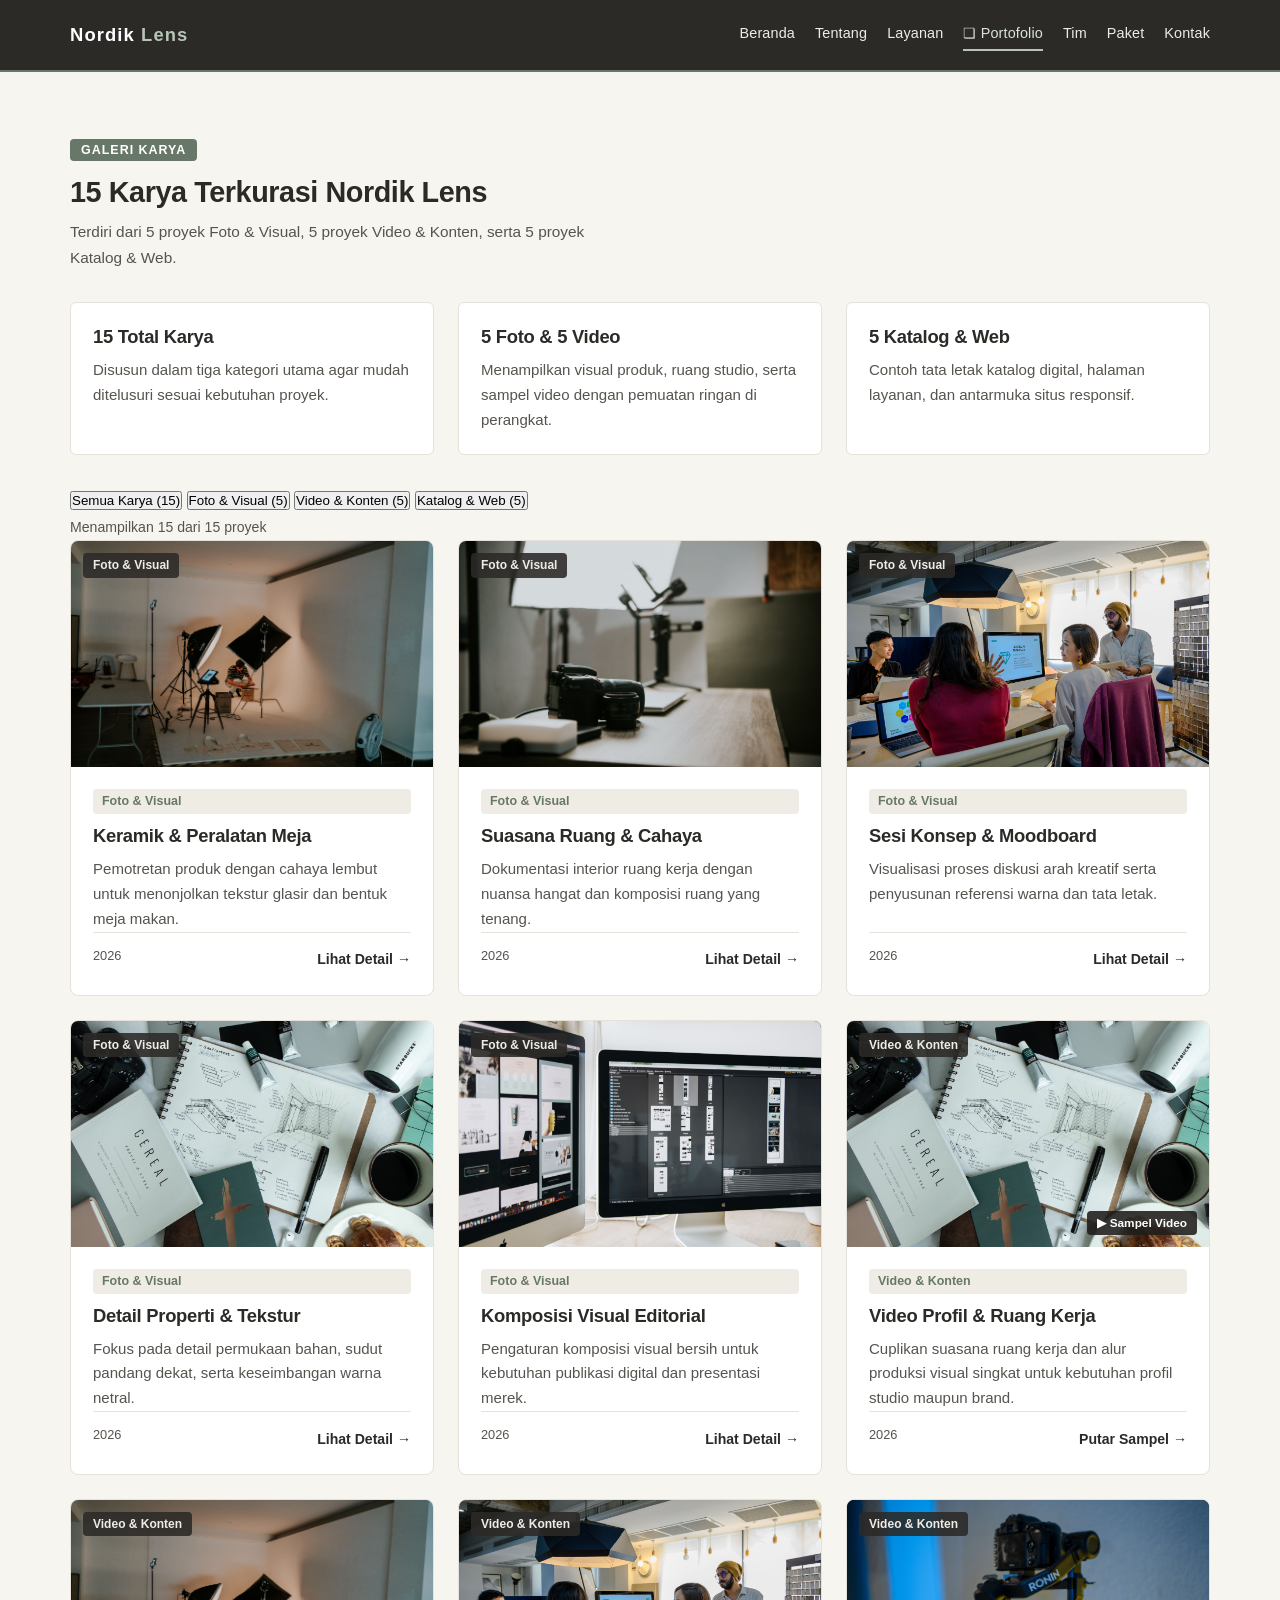
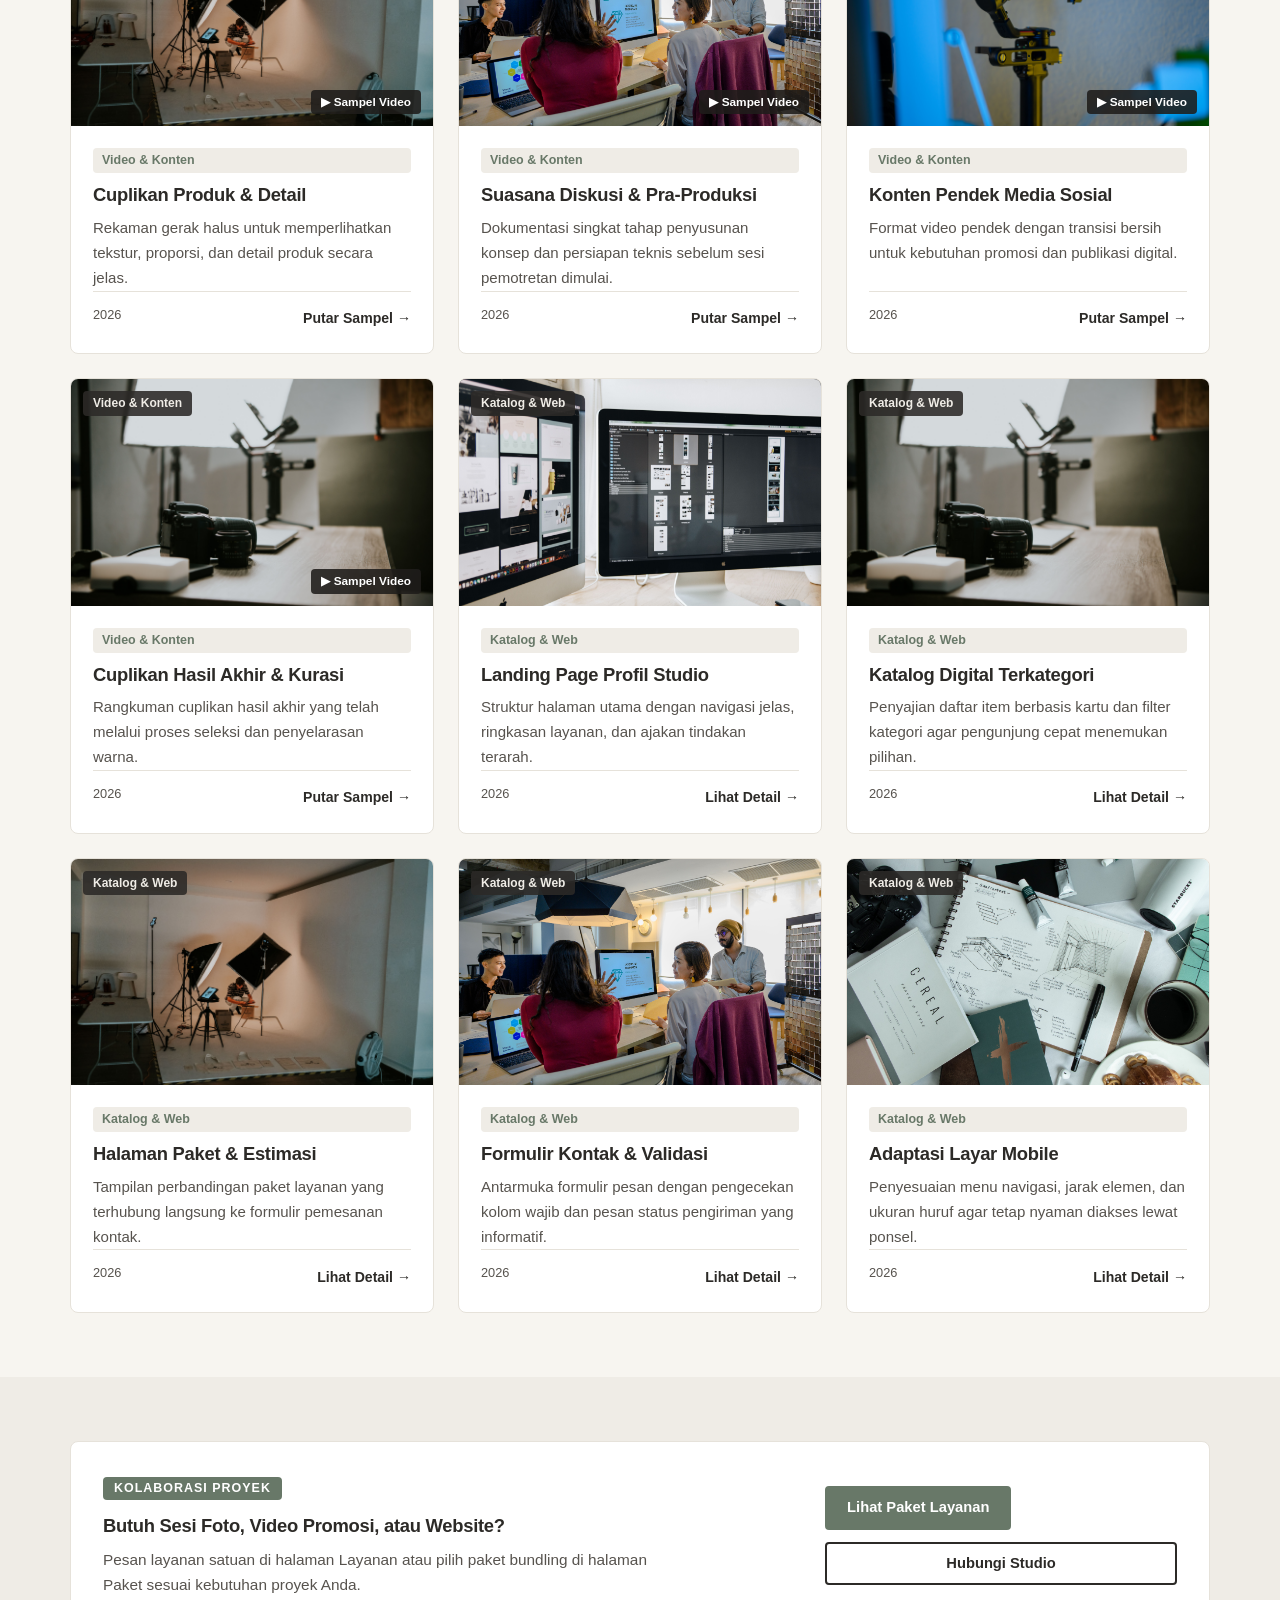
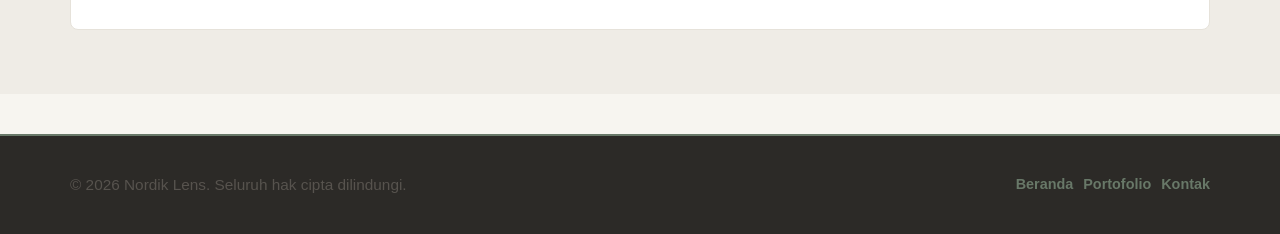
==== portofolio.html @ 751ed45a "Update portofolio.html" ====
<!DOCTYPE html>
<html lang="id">
<head>
  <meta charset="UTF-8" />
  <meta name="viewport" content="width=device-width, initial-scale=1.0" />
  <title>Portofolio - Nordik Lens</title>
  <link rel="stylesheet" href="css/ghaysan_style.css" />
</head>
<body>
  <header id="ghaysan_header">
    <div id="ghaysan_navbar" class="ghaysan_container">
      <a href="index.html" class="ghaysan_logo">
        <span>Nordik <strong>Lens</strong></span>
      </a>

      <button
        type="button"
        id="ghaysan_toggle_menu"
        class="ghaysan_btn_menu"
        aria-label="Buka atau tutup menu navigasi"
        aria-expanded="false"
        aria-controls="ghaysan_nav_list"
      >
        &#9776;
      </button>

      <nav aria-label="Navigasi Utama">
        <ul id="ghaysan_nav_list" class="ghaysan_menu">
          <li><a href="index.html" class="ghaysan_link">Beranda</a></li>
          <li><a href="tentang.html" class="ghaysan_link">Tentang</a></li>
          <li><a href="layanan.html" class="ghaysan_link">Layanan</a></li>
          <li><a href="portofolio.html" class="ghaysan_link ghaysan_link_aktif">&#10063; Portofolio</a></li>
          <li><a href="tim.html" class="ghaysan_link">Tim</a></li>
          <li><a href="paket.html" class="ghaysan_link">Paket</a></li>
          <li><a href="kontak.html" class="ghaysan_link">Kontak</a></li>
        </ul>
      </nav>
    </div>
  </header>

  <main>
    <section class="ghaysan_section">
      <div class="ghaysan_container">
        <div class="ghaysan_judul_bagian">
          <span class="ghaysan_badge">Galeri Karya</span>
          <h2>15 Karya Terkurasi Nordik Lens</h2>
          <p>
            Terdiri dari 5 proyek Foto &amp; Visual, 5 proyek Video &amp; Konten, serta 5 proyek Katalog &amp; Web.
          </p>
        </div>

        <div class="ghaysan_grid_3" style="margin-bottom: 32px;">
          <div class="ghaysan_card ghaysan_card_body">
            <h3>15 Total Karya</h3>
            <p>Disusun dalam tiga kategori utama agar mudah ditelusuri sesuai kebutuhan proyek.</p>
          </div>
          <div class="ghaysan_card ghaysan_card_body">
            <h3>5 Foto &amp; 5 Video</h3>
            <p>Menampilkan visual produk, ruang studio, serta sampel video dengan pemuatan ringan di perangkat.</p>
          </div>
          <div class="ghaysan_card ghaysan_card_body">
            <h3>5 Katalog &amp; Web</h3>
            <p>Contoh tata letak katalog digital, halaman layanan, dan antarmuka situs responsif.</p>
          </div>
        </div>

        <div class="ghaysan_porto_toolbar">
          <div class="ghaysan_filter_grup" role="group" aria-label="Filter Kategori Portofolio">
            <button type="button" class="ghaysan_btn_filter aktif" data-kategori="semua">Semua Karya (15)</button>
            <button type="button" class="ghaysan_btn_filter" data-kategori="foto">Foto &amp; Visual (5)</button>
            <button type="button" class="ghaysan_btn_filter" data-kategori="video">Video &amp; Konten (5)</button>
            <button type="button" class="ghaysan_btn_filter" data-kategori="web">Katalog &amp; Web (5)</button>
          </div>
          <span id="ghaysan_porto_counter" class="ghaysan_porto_counter">Menampilkan 15 dari 15 proyek</span>
        </div>

        <div class="ghaysan_grid_3 ghaysan_porto_grid" id="ghaysan_porto_grid">
          <!-- KATEGORI 1: FOTO & VISUAL (5 ITEM) -->
          <article class="ghaysan_card ghaysan_porto_item" data-kategori="foto">
            <div class="ghaysan_foto_frame ghaysan_porto_thumb">
              <img src="assets/img/layanan_foto.jpg" alt="Fotografi produk keramik minimalis" loading="lazy" />
              <span class="ghaysan_porto_badge_img">Foto &amp; Visual</span>
            </div>
            <div class="ghaysan_card_body ghaysan_porto_body">
              <span class="ghaysan_porto_tag">Foto &amp; Visual</span>
              <h3 style="margin-top: 10px;">Keramik &amp; Peralatan Meja</h3>
              <p class="ghaysan_porto_desc">
                Pemotretan produk dengan cahaya lembut untuk menonjolkan tekstur glasir dan bentuk meja makan.
              </p>
              <div class="ghaysan_porto_footer">
                <span class="ghaysan_porto_meta">2026</span>
                <button
                  type="button"
                  class="ghaysan_btn_detail"
                  data-tipe="gambar"
                  data-judul="Keramik &amp; Peralatan Meja"
                  data-klien="Studio Keramik Lokal"
                  data-tahun="2026"
                  data-hasil="12 Foto Katalog Resolusi Tinggi"
                  data-deskripsi="Sesi fotografi produk komersial dengan pencahayaan alami yang konsisten untuk kebutuhan katalog dan media sosial."
                  data-gambar="assets/img/layanan_foto.jpg"
                >
                  Lihat Detail &rarr;
                </button>
              </div>
            </div>
          </article>

          <article class="ghaysan_card ghaysan_porto_item" data-kategori="foto">
            <div class="ghaysan_foto_frame ghaysan_porto_thumb">
              <img src="assets/img/nordik.jpg" alt="Suasana ruang kerja dan pencahayaan hangat" loading="lazy" />
              <span class="ghaysan_porto_badge_img">Foto &amp; Visual</span>
            </div>
            <div class="ghaysan_card_body ghaysan_porto_body">
              <span class="ghaysan_porto_tag">Foto &amp; Visual</span>
              <h3 style="margin-top: 10px;">Suasana Ruang &amp; Cahaya</h3>
              <p class="ghaysan_porto_desc">
                Dokumentasi interior ruang kerja dengan nuansa hangat dan komposisi ruang yang tenang.
              </p>
              <div class="ghaysan_porto_footer">
                <span class="ghaysan_porto_meta">2026</span>
                <button
                  type="button"
                  class="ghaysan_btn_detail"
                  data-tipe="gambar"
                  data-judul="Suasana Ruang &amp; Cahaya"
                  data-klien="Nordik Lens Studio"
                  data-tahun="2026"
                  data-hasil="8 Foto Editorial Ruang"
                  data-deskripsi="Menangkap atmosfer ruang kerja dan permainan cahaya sore untuk profil studio dan presentasi klien."
                  data-gambar="assets/img/nordik.jpg"
                >
                  Lihat Detail &rarr;
                </button>
              </div>
            </div>
          </article>

          <article class="ghaysan_card ghaysan_porto_item" data-kategori="foto">
            <div class="ghaysan_foto_frame ghaysan_porto_thumb">
              <img src="assets/img/tentang_studio2.jpg" alt="Sesi diskusi dan penataan konsep visual" loading="lazy" />
              <span class="ghaysan_porto_badge_img">Foto &amp; Visual</span>
            </div>
            <div class="ghaysan_card_body ghaysan_porto_body">
              <span class="ghaysan_porto_tag">Foto &amp; Visual</span>
              <h3 style="margin-top: 10px;">Sesi Konsep &amp; Moodboard</h3>
              <p class="ghaysan_porto_desc">
                Visualisasi proses diskusi arah kreatif serta penyusunan referensi warna dan tata letak.
              </p>
              <div class="ghaysan_porto_footer">
                <span class="ghaysan_porto_meta">2026</span>
                <button
                  type="button"
                  class="ghaysan_btn_detail"
                  data-tipe="gambar"
                  data-judul="Sesi Konsep &amp; Moodboard"
                  data-klien="Dokumentasi Internal"
                  data-tahun="2026"
                  data-hasil="6 Foto Dokumentasi Proses"
                  data-deskripsi="Menggambarkan alur kolaborasi awal antara perancang visual dan kebutuhan proyek klien."
                  data-gambar="assets/img/tentang_studio2.jpg"
                >
                  Lihat Detail &rarr;
                </button>
              </div>
            </div>
          </article>

          <article class="ghaysan_card ghaysan_porto_item" data-kategori="foto">
            <div class="ghaysan_foto_frame ghaysan_porto_thumb">
              <img src="assets/img/highlight_studio2.jpg" alt="Penataan properti dan detail visual studio" loading="lazy" />
              <span class="ghaysan_porto_badge_img">Foto &amp; Visual</span>
            </div>
            <div class="ghaysan_card_body ghaysan_porto_body">
              <span class="ghaysan_porto_tag">Foto &amp; Visual</span>
              <h3 style="margin-top: 10px;">Detail Properti &amp; Tekstur</h3>
              <p class="ghaysan_porto_desc">
                Fokus pada detail permukaan bahan, sudut pandang dekat, serta keseimbangan warna netral.
              </p>
              <div class="ghaysan_porto_footer">
                <span class="ghaysan_porto_meta">2026</span>
                <button
                  type="button"
                  class="ghaysan_btn_detail"
                  data-tipe="gambar"
                  data-judul="Detail Properti &amp; Tekstur"
                  data-klien="Brand Gaya Hidup"
                  data-tahun="2026"
                  data-hasil="10 Foto Close-Up Produk"
                  data-deskripsi="Menonjolkan karakter material produk secara jujur dan bersih untuk halaman katalog maupun promosi."
                  data-gambar="assets/img/highlight_studio2.jpg"
                >
                  Lihat Detail &rarr;
                </button>
              </div>
            </div>
          </article>

          <article class="ghaysan_card ghaysan_porto_item" data-kategori="foto">
            <div class="ghaysan_foto_frame ghaysan_porto_thumb">
              <img src="assets/img/layanan_web.jpg" alt="Pratinjau tata letak visual pada layar" loading="lazy" />
              <span class="ghaysan_porto_badge_img">Foto &amp; Visual</span>
            </div>
            <div class="ghaysan_card_body ghaysan_porto_body">
              <span class="ghaysan_porto_tag">Foto &amp; Visual</span>
              <h3 style="margin-top: 10px;">Komposisi Visual Editorial</h3>
              <p class="ghaysan_porto_desc">
                Pengaturan komposisi visual bersih untuk kebutuhan publikasi digital dan presentasi merek.
              </p>
              <div class="ghaysan_porto_footer">
                <span class="ghaysan_porto_meta">2026</span>
                <button
                  type="button"
                  class="ghaysan_btn_detail"
                  data-tipe="gambar"
                  data-judul="Komposisi Visual Editorial"
                  data-klien="Proyek Editorial"
                  data-tahun="2026"
                  data-hasil="8 Foto Publikasi"
                  data-deskripsi="Disusun dengan proporsi ruang kosong yang nyaman dipandang pada berbagai kanal digital."
                  data-gambar="assets/img/layanan_web.jpg"
                >
                  Lihat Detail &rarr;
                </button>
              </div>
            </div>
          </article>

          <!-- KATEGORI 2: VIDEO & KONTEN (5 ITEM) -->
          <article class="ghaysan_card ghaysan_porto_item" data-kategori="video">
            <div class="ghaysan_foto_frame ghaysan_porto_thumb">
              <img src="assets/img/highlight_studio2.jpg" alt="Cuplikan Video Profil & Ruang Kerja" loading="lazy" />
              <span class="ghaysan_porto_badge_img">Video &amp; Konten</span>
              <span class="ghaysan_porto_durasi">&#9654; Sampel Video</span>
            </div>
            <div class="ghaysan_card_body ghaysan_porto_body">
              <span class="ghaysan_porto_tag">Video &amp; Konten</span>
              <h3 style="margin-top: 10px;">Video Profil &amp; Ruang Kerja</h3>
              <p class="ghaysan_porto_desc">
                Cuplikan suasana ruang kerja dan alur produksi visual singkat untuk kebutuhan profil studio maupun brand.
              </p>
              <div class="ghaysan_porto_footer">
                <span class="ghaysan_porto_meta">2026</span>
                <button
                  type="button"
                  class="ghaysan_btn_detail"
                  data-tipe="video"
                  data-judul="Video Profil &amp; Ruang Kerja"
                  data-klien="Nordik Lens Internal"
                  data-tahun="2026"
                  data-hasil="Sampel Video MP4"
                  data-deskripsi="Cuplikan visual suasana studio dengan pencahayaan tenang dan komposisi rapi."
                  data-video="assets/img/video/sample_profil.mp4"
                  data-gambar="assets/img/highlight_studio2.jpg"
                >
                  Putar Sampel &rarr;
                </button>
              </div>
            </div>
          </article>

          <article class="ghaysan_card ghaysan_porto_item" data-kategori="video">
            <div class="ghaysan_foto_frame ghaysan_porto_thumb">
              <img src="assets/img/layanan_foto.jpg" alt="Cuplikan Produk & Detail" loading="lazy" />
              <span class="ghaysan_porto_badge_img">Video &amp; Konten</span>
              <span class="ghaysan_porto_durasi">&#9654; Sampel Video</span>
            </div>
            <div class="ghaysan_card_body ghaysan_porto_body">
              <span class="ghaysan_porto_tag">Video &amp; Konten</span>
              <h3 style="margin-top: 10px;">Cuplikan Produk &amp; Detail</h3>
              <p class="ghaysan_porto_desc">
                Rekaman gerak halus untuk memperlihatkan tekstur, proporsi, dan detail produk secara jelas.
              </p>
              <div class="ghaysan_porto_footer">
                <span class="ghaysan_porto_meta">2026</span>
                <button
                  type="button"
                  class="ghaysan_btn_detail"
                  data-tipe="video"
                  data-judul="Cuplikan Produk &amp; Detail"
                  data-klien="Katalog Visual Produk"
                  data-tahun="2026"
                  data-hasil="Sampel Video MP4"
                  data-deskripsi="Fokus pada pergerakan kamera yang stabil dan pencahayaan terkontrol untuk detail produk."
                  data-video="assets/img/video/sample_produk.mp4"
                  data-gambar="assets/img/layanan_foto.jpg"
                >
                  Putar Sampel &rarr;
                </button>
              </div>
            </div>
          </article>

          <article class="ghaysan_card ghaysan_porto_item" data-kategori="video">
            <div class="ghaysan_foto_frame ghaysan_porto_thumb">
              <img src="assets/img/tentang_studio2.jpg" alt="Suasana Diskusi & Pra-Produksi" loading="lazy" />
              <span class="ghaysan_porto_badge_img">Video &amp; Konten</span>
              <span class="ghaysan_porto_durasi">&#9654; Sampel Video</span>
            </div>
            <div class="ghaysan_card_body ghaysan_porto_body">
              <span class="ghaysan_porto_tag">Video &amp; Konten</span>
              <h3 style="margin-top: 10px;">Suasana Diskusi &amp; Pra-Produksi</h3>
              <p class="ghaysan_porto_desc">
                Dokumentasi singkat tahap penyusunan konsep dan persiapan teknis sebelum sesi pemotretan dimulai.
              </p>
              <div class="ghaysan_porto_footer">
                <span class="ghaysan_porto_meta">2026</span>
                <button
                  type="button"
                  class="ghaysan_btn_detail"
                  data-tipe="video"
                  data-judul="Suasana Diskusi &amp; Pra-Produksi"
                  data-klien="Alur Produksi Studio"
                  data-tahun="2026"
                  data-hasil="Sampel Video MP4"
                  data-deskripsi="Menampilkan proses diskusi singkat dan penataan arah visual sebelum produksi berjalan."
                  data-video="assets/img/video/sample_diskusi.mp4"
                  data-gambar="assets/img/tentang_studio2.jpg"
                >
                  Putar Sampel &rarr;
                </button>
              </div>
            </div>
          </article>

          <article class="ghaysan_card ghaysan_porto_item" data-kategori="video">
            <div class="ghaysan_foto_frame ghaysan_porto_thumb">
              <img src="assets/img/layanan_video.jpg" alt="Konten Pendek Media Sosial" loading="lazy" />
              <span class="ghaysan_porto_badge_img">Video &amp; Konten</span>
              <span class="ghaysan_porto_durasi">&#9654; Sampel Video</span>
            </div>
            <div class="ghaysan_card_body ghaysan_porto_body">
              <span class="ghaysan_porto_tag">Video &amp; Konten</span>
              <h3 style="margin-top: 10px;">Konten Pendek Media Sosial</h3>
              <p class="ghaysan_porto_desc">
                Format video pendek dengan transisi bersih untuk kebutuhan promosi dan publikasi digital.
              </p>
              <div class="ghaysan_porto_footer">
                <span class="ghaysan_porto_meta">2026</span>
                <button
                  type="button"
                  class="ghaysan_btn_detail"
                  data-tipe="video"
                  data-judul="Konten Pendek Media Sosial"
                  data-klien="Kampanye Konten Digital"
                  data-tahun="2026"
                  data-hasil="Sampel Video MP4"
                  data-deskripsi="Dirancang agar tetap nyaman ditonton di layar ponsel maupun desktop dengan ritme visual terjaga."
                  data-video="assets/img/video/sample_sosmed.mp4"
                  data-gambar="assets/img/layanan_video.jpg"
                >
                  Putar Sampel &rarr;
                </button>
              </div>
            </div>
          </article>

          <article class="ghaysan_card ghaysan_porto_item" data-kategori="video">
            <div class="ghaysan_foto_frame ghaysan_porto_thumb">
              <img src="assets/img/nordik.jpg" alt="Cuplikan Hasil Akhir & Kurasi" loading="lazy" />
              <span class="ghaysan_porto_badge_img">Video &amp; Konten</span>
              <span class="ghaysan_porto_durasi">&#9654; Sampel Video</span>
            </div>
            <div class="ghaysan_card_body ghaysan_porto_body">
              <span class="ghaysan_porto_tag">Video &amp; Konten</span>
              <h3 style="margin-top: 10px;">Cuplikan Hasil Akhir &amp; Kurasi</h3>
              <p class="ghaysan_porto_desc">
                Rangkuman cuplikan hasil akhir yang telah melalui proses seleksi dan penyelarasan warna.
              </p>
              <div class="ghaysan_porto_footer">
                <span class="ghaysan_porto_meta">2026</span>
                <button
                  type="button"
                  class="ghaysan_btn_detail"
                  data-tipe="video"
                  data-judul="Cuplikan Hasil Akhir &amp; Kurasi"
                  data-klien="Arsip Kurasi Nordik Lens"
                  data-tahun="2026"
                  data-hasil="Sampel Video MP4"
                  data-deskripsi="Menunjukkan tahap kurasi akhir sebelum materi diserahkan untuk kebutuhan publikasi klien."
                  data-video="assets/img/video/sample_kurasi.mp4"
                  data-gambar="assets/img/nordik.jpg"
                >
                  Putar Sampel &rarr;
                </button>
              </div>
            </div>
          </article>

          <!-- KATEGORI 3: KATALOG & WEB (5 ITEM) -->
          <article class="ghaysan_card ghaysan_porto_item" data-kategori="web">
            <div class="ghaysan_foto_frame ghaysan_porto_thumb">
              <img src="assets/img/layanan_web.jpg" alt="Rancangan halaman profil dan katalog web" loading="lazy" />
              <span class="ghaysan_porto_badge_img">Katalog &amp; Web</span>
            </div>
            <div class="ghaysan_card_body ghaysan_porto_body">
              <span class="ghaysan_porto_tag">Katalog &amp; Web</span>
              <h3 style="margin-top: 10px;">Landing Page Profil Studio</h3>
              <p class="ghaysan_porto_desc">
                Struktur halaman utama dengan navigasi jelas, ringkasan layanan, dan ajakan tindakan terarah.
              </p>
              <div class="ghaysan_porto_footer">
                <span class="ghaysan_porto_meta">2026</span>
                <button
                  type="button"
                  class="ghaysan_btn_detail"
                  data-tipe="gambar"
                  data-judul="Landing Page Profil Studio"
                  data-klien="Proyek Web Responsif"
                  data-tahun="2026"
                  data-hasil="HTML5, CSS3 &amp; JavaScript"
                  data-deskripsi="Tata letak halaman utama yang menyesuaikan lebar layar desktop, tablet, dan ponsel."
                  data-gambar="assets/img/layanan_web.jpg"
                >
                  Lihat Detail &rarr;
                </button>
              </div>
            </div>
          </article>

          <article class="ghaysan_card ghaysan_porto_item" data-kategori="web">
            <div class="ghaysan_foto_frame ghaysan_porto_thumb">
              <img src="assets/img/nordik.jpg" alt="Katalog digital berbasis grid responsif" loading="lazy" />
              <span class="ghaysan_porto_badge_img">Katalog &amp; Web</span>
            </div>
            <div class="ghaysan_card_body ghaysan_porto_body">
              <span class="ghaysan_porto_tag">Katalog &amp; Web</span>
              <h3 style="margin-top: 10px;">Katalog Digital Terkategori</h3>
              <p class="ghaysan_porto_desc">
                Penyajian daftar item berbasis kartu dan filter kategori agar pengunjung cepat menemukan pilihan.
              </p>
              <div class="ghaysan_porto_footer">
                <span class="ghaysan_porto_meta">2026</span>
                <button
                  type="button"
                  class="ghaysan_btn_detail"
                  data-tipe="gambar"
                  data-judul="Katalog Digital Terkategori"
                  data-klien="Katalog Produk Web"
                  data-tahun="2026"
                  data-hasil="Filter Interaktif &amp; Grid"
                  data-deskripsi="Mempermudah penyaringan item berdasarkan kategori tertentu tanpa memuat ulang halaman."
                  data-gambar="assets/img/nordik.jpg"
                >
                  Lihat Detail &rarr;
                </button>
              </div>
            </div>
          </article>

          <article class="ghaysan_card ghaysan_porto_item" data-kategori="web">
            <div class="ghaysan_foto_frame ghaysan_porto_thumb">
              <img src="assets/img/layanan_foto.jpg" alt="Halaman daftar paket dan perbandingan layanan" loading="lazy" />
              <span class="ghaysan_porto_badge_img">Katalog &amp; Web</span>
            </div>
            <div class="ghaysan_card_body ghaysan_porto_body">
              <span class="ghaysan_porto_tag">Katalog &amp; Web</span>
              <h3 style="margin-top: 10px;">Halaman Paket &amp; Estimasi</h3>
              <p class="ghaysan_porto_desc">
                Tampilan perbandingan paket layanan yang terhubung langsung ke formulir pemesanan kontak.
              </p>
              <div class="ghaysan_porto_footer">
                <span class="ghaysan_porto_meta">2026</span>
                <button
                  type="button"
                  class="ghaysan_btn_detail"
                  data-tipe="gambar"
                  data-judul="Halaman Paket &amp; Estimasi"
                  data-klien="Sistem Penawaran Web"
                  data-tahun="2026"
                  data-hasil="Integrasi Parameter URL"
                  data-deskripsi="Setiap tombol paket meneruskan pilihan ke halaman kontak agar pengisian pesan lebih ringkas."
                  data-gambar="assets/img/layanan_foto.jpg"
                >
                  Lihat Detail &rarr;
                </button>
              </div>
            </div>
          </article>

          <article class="ghaysan_card ghaysan_porto_item" data-kategori="web">
            <div class="ghaysan_foto_frame ghaysan_porto_thumb">
              <img src="assets/img/tentang_studio2.jpg" alt="Formulir kontak dengan validasi input" loading="lazy" />
              <span class="ghaysan_porto_badge_img">Katalog &amp; Web</span>
            </div>
            <div class="ghaysan_card_body ghaysan_porto_body">
              <span class="ghaysan_porto_tag">Katalog &amp; Web</span>
              <h3 style="margin-top: 10px;">Formulir Kontak &amp; Validasi</h3>
              <p class="ghaysan_porto_desc">
                Antarmuka formulir pesan dengan pengecekan kolom wajib dan pesan status pengiriman yang informatif.
              </p>
              <div class="ghaysan_porto_footer">
                <span class="ghaysan_porto_meta">2026</span>
                <button
                  type="button"
                  class="ghaysan_btn_detail"
                  data-tipe="gambar"
                  data-judul="Formulir Kontak &amp; Validasi"
                  data-klien="Halaman Kontak Nordik Lens"
                  data-tahun="2026"
                  data-hasil="Validasi Form JavaScript"
                  data-deskripsi="Membantu pengguna memastikan seluruh informasi penting terisi sebelum formulir dikirim."
                  data-gambar="assets/img/tentang_studio2.jpg"
                >
                  Lihat Detail &rarr;
                </button>
              </div>
            </div>
          </article>

          <article class="ghaysan_card ghaysan_porto_item" data-kategori="web">
            <div class="ghaysan_foto_frame ghaysan_porto_thumb">
              <img src="assets/img/highlight_studio2.jpg" alt="Tampilan antarmuka responsif di layar ponsel" loading="lazy" />
              <span class="ghaysan_porto_badge_img">Katalog &amp; Web</span>
            </div>
            <div class="ghaysan_card_body ghaysan_porto_body">
              <span class="ghaysan_porto_tag">Katalog &amp; Web</span>
              <h3 style="margin-top: 10px;">Adaptasi Layar Mobile</h3>
              <p class="ghaysan_porto_desc">
                Penyesuaian menu navigasi, jarak elemen, dan ukuran huruf agar tetap nyaman diakses lewat ponsel.
              </p>
              <div class="ghaysan_porto_footer">
                <span class="ghaysan_porto_meta">2026</span>
                <button
                  type="button"
                  class="ghaysan_btn_detail"
                  data-tipe="gambar"
                  data-judul="Adaptasi Layar Mobile"
                  data-klien="Pengujian Responsif Web"
                  data-tahun="2026"
                  data-hasil="Media Query &amp; Mobile Menu"
                  data-deskripsi="Mengatur ulang susunan grid menjadi satu kolom pada layar kecil dengan tombol menu yang mudah dijangkau."
                  data-gambar="assets/img/highlight_studio2.jpg"
                >
                  Lihat Detail &rarr;
                </button>
              </div>
            </div>
          </article>
        </div>
      </div>
    </section>

    <section class="ghaysan_section ghaysan_section_abu">
      <div class="ghaysan_container">
        <div class="ghaysan_porto_cta">
          <div>
            <span class="ghaysan_badge">Kolaborasi Proyek</span>
            <h3>Butuh Sesi Foto, Video Promosi, atau Website?</h3>
            <p>
              Pesan layanan satuan di halaman Layanan atau pilih paket bundling di halaman Paket sesuai kebutuhan proyek Anda.
            </p>
          </div>
          <div class="ghaysan_btn_grup">
            <a href="paket.html" class="ghaysan_btn_utama">Lihat Paket Layanan</a>
            <a href="kontak.html" class="ghaysan_btn_sekunder ghaysan_btn_gelap">Hubungi Studio</a>
          </div>
        </div>
      </div>
    </section>
  </main>

  <footer id="ghaysan_footer">
    <div class="ghaysan_container ghaysan_footer_isi">
      <p>&copy; 2026 Nordik Lens. Seluruh hak cipta dilindungi.</p>
      <div class="ghaysan_kontak_tautan">
        <a href="index.html">Beranda</a>
        <a href="portofolio.html">Portofolio</a>
        <a href="kontak.html">Kontak</a>
      </div>
    </div>
  </footer>

  <!-- MODAL PREVIEW PORTOFOLIO -->
  <div class="ghaysan_modal" id="ghaysan_modal_porto" aria-hidden="true">
    <div class="ghaysan_modal_dialog" role="dialog" aria-modal="true" aria-labelledby="ghaysan_modal_judul">
      <button type="button" class="ghaysan_modal_tutup" data-tutup-modal aria-label="Tutup pratinjau">&times;</button>

      <div class="ghaysan_modal_foto">
        <img id="ghaysan_modal_img" src="" alt="" style="display: none;" />
        <video
          id="ghaysan_modal_video"
          controls
          playsinline
          preload="none"
          style="display: none;"
        ></video>
      </div>

      <div class="ghaysan_modal_konten">
        <h3 id="ghaysan_modal_judul"></h3>
        <div class="ghaysan_modal_info">
          <span><strong>Klien:</strong> <span id="ghaysan_modal_klien"></span></span>
          <span><strong>Tahun:</strong> <span id="ghaysan_modal_tahun"></span></span>
          <span><strong>Hasil:</strong> <span id="ghaysan_modal_hasil"></span></span>
        </div>
        <p id="ghaysan_modal_deskripsi" class="ghaysan_modal_deskripsi"></p>
        <div class="ghaysan_modal_aksi">
          <button type="button" class="ghaysan_btn_sekunder ghaysan_btn_gelap" data-tutup-modal>Tutup</button>
        </div>
      </div>
    </div>
  </div>

  <script src="js/ghaysan_script.js"></script>
</body>
</html>
---- css/ghaysan_style.css ----
:root {
  --ghaysan-utama: #2C2A27;
  --ghaysan-utama-gelap: #1F1D1B;
  --ghaysan-aksen: #687868;
  --ghaysan-aksen-hover: #556455;
  --ghaysan-teks-aksen: #FFFFFF;
  --ghaysan-putih: #FFFFFF;
  --ghaysan-latar: #F7F5F0;
  --ghaysan-abu-teks: #57534E;
  --ghaysan-garis: #E6E2DA;
}

* {
  box-sizing: border-box;
  margin: 0;
  padding: 0;
}

body {
  font-family: "Segoe UI", Roboto, "Helvetica Neue", Arial, sans-serif;
  font-size: 16px;
  background-color: var(--ghaysan-latar);
  color: var(--ghaysan-utama);
  line-height: 1.65;
  -webkit-font-smoothing: antialiased;
}

h1, h2, h3, h4 {
  color: var(--ghaysan-utama);
  font-weight: 700;
  letter-spacing: -0.015em;
  line-height: 1.25;
}

h2 {
  font-size: 1.8rem;
  margin-bottom: 10px;
}

h3 {
  font-size: 1.15rem;
  line-height: 1.35;
  margin-bottom: 8px;
}

p {
  color: var(--ghaysan-abu-teks);
  font-size: 0.96rem;
  line-height: 1.65;
  max-width: 65ch;
}

img {
  display: block;
  max-width: 100%;
  height: auto;
}

a {
  color: inherit;
  text-decoration: none;
}

.ghaysan_container {
  width: 90%;
  max-width: 1140px;
  margin: 0 auto;
}

/* Header & Navigasi */
#ghaysan_header {
  background-color: var(--ghaysan-utama);
  color: var(--ghaysan-putih);
  position: sticky;
  top: 0;
  z-index: 100;
  border-bottom: 2px solid var(--ghaysan-aksen);
}

#ghaysan_navbar {
  display: flex;
  align-items: center;
  justify-content: space-between;
  min-height: 70px;
  padding: 10px 0;
  gap: 20px;
}

.ghaysan_logo {
  display: inline-flex;
  align-items: center;
  gap: 10px;
  font-size: 1.15rem;
  font-weight: 700;
  letter-spacing: 0.06em;
  line-height: 1;
  color: var(--ghaysan-putih);
  flex-shrink: 0;
}

.ghaysan_logo_img {
  width: 38px;
  height: 38px;
  border-radius: 50%;
  object-fit: cover;
  background-color: var(--ghaysan-latar);
  border: 1.5px solid #B7C4B7;
  flex-shrink: 0;
}

.ghaysan_logo span strong {
  color: #B7C4B7;
  font-weight: 700;
}

.ghaysan_menu {
  list-style: none;
  display: flex;
  align-items: center;
  gap: 20px;
}

.ghaysan_link {
  display: inline-flex;
  align-items: center;
  gap: 6px;
  font-size: 0.9rem;
  font-weight: 500;
  letter-spacing: 0.01em;
  line-height: 1.2;
  color: #EFECE6;
  padding: 6px 0;
  border-bottom: 2px solid transparent;
  transition: color 0.2s ease, border-color 0.2s ease;
  white-space: nowrap;
}

.ghaysan_link:hover,
.ghaysan_link_aktif {
  color: #DCE4DC;
  border-bottom-color: #B7C4B7;
}

.nav-icon {
  font-size: 1rem;
  color: #B7C4B7;
  line-height: 1;
  transition: color 0.2s ease;
}

.ghaysan_link:hover .nav-icon,
.ghaysan_link_aktif .nav-icon {
  color: #DCE4DC;
}

#ghaysan_toggle_menu {
  display: none;
  background-color: var(--ghaysan-aksen);
  color: var(--ghaysan-teks-aksen);
  border: none;
  border-radius: 4px;
  padding: 8px 12px;
  font-size: 1.1rem;
  font-weight: 700;
  line-height: 1;
  cursor: pointer;
}

/* Hero Section */
#ghaysan_hero {
  position: relative;
  min-height: 460px;
  display: flex;
  align-items: center;
  overflow: hidden;
  background-color: var(--ghaysan-utama-gelap);
}

.ghaysan_hero_img {
  position: absolute;
  inset: 0;
  width: 100%;
  height: 100%;
  object-fit: cover;
  opacity: 0.34;
}

.ghaysan_hero_isi {
  position: relative;
  z-index: 2;
  color: var(--ghaysan-putih);
  padding: 64px 0;
  max-width: 620px;
}

.ghaysan_hero_isi .ghaysan_badge {
  font-size: 0.75rem;
  letter-spacing: 0.12em;
  padding: 6px 12px;
  margin-bottom: 16px;
}

.ghaysan_hero_judul {
  font-size: 2.35rem;
  font-weight: 700;
  line-height: 1.18;
  letter-spacing: -0.02em;
  color: var(--ghaysan-putih);
  margin-bottom: 16px;
}

.ghaysan_hero_teks {
  font-size: 0.98rem;
  font-weight: 400;
  line-height: 1.65;
  color: #EFECE6;
  max-width: 56ch;
  margin-bottom: 28px;
}

.ghaysan_hero_isi .ghaysan_btn_grup {
  align-items: center;
}

.ghaysan_hero_isi .ghaysan_btn_utama,
.ghaysan_hero_isi .ghaysan_btn_sekunder {
  padding: 12px 22px;
  border-radius: 5px;
}

/* Badge & Tombol */
.ghaysan_badge {
  display: inline-block;
  background-color: var(--ghaysan-aksen);
  color: var(--ghaysan-teks-aksen);
  font-size: 0.78rem;
  font-weight: 700;
  text-transform: uppercase;
  letter-spacing: 0.08em;
  line-height: 1;
  padding: 5px 11px;
  border-radius: 4px;
  margin-bottom: 14px;
}

.ghaysan_btn_grup {
  display: flex;
  flex-wrap: wrap;
  gap: 12px;
}

.ghaysan_btn_utama {
  display: inline-block;
  background-color: var(--ghaysan-aksen);
  color: var(--ghaysan-teks-aksen);
  font-size: 0.92rem;
  font-weight: 600;
  line-height: 1.2;
  padding: 11px 20px;
  border-radius: 4px;
  border: 2px solid var(--ghaysan-aksen);
  cursor: pointer;
  transition: background-color 0.2s ease, border-color 0.2s ease;
}

.ghaysan_btn_utama:hover {
  background-color: var(--ghaysan-aksen-hover);
  border-color: var(--ghaysan-aksen-hover);
}

.ghaysan_btn_sekunder {
  display: inline-block;
  background-color: transparent;
  color: #EFECE6;
  font-size: 0.92rem;
  font-weight: 600;
  line-height: 1.2;
  padding: 11px 20px;
  border-radius: 4px;
  border: 2px solid #D6D1C7;
  cursor: pointer;
  transition: background-color 0.2s ease, color 0.2s ease;
}

.ghaysan_btn_sekunder:hover {
  background-color: var(--ghaysan-putih);
  color: var(--ghaysan-utama);
}

a.ghaysan_btn_sekunder.ghaysan_btn_gelap {
  display: block;
  width: 100%;
  text-align: center;
  background-color: transparent;
  color: var(--ghaysan-utama);
  border: 2px solid var(--ghaysan-utama);
  font-weight: 600;
}

a.ghaysan_btn_sekunder.ghaysan_btn_gelap:hover {
  background-color: var(--ghaysan-utama);
  color: var(--ghaysan-putih);
}

a.ghaysan_btn_utama.ghaysan_btn_penuh {
  display: block;
  width: 100%;
  text-align: center;
}

/* Section & Grid */
.ghaysan_section {
  padding: 64px 0;
}

.ghaysan_section_abu {
  background-color: #EFECE6;
}

.ghaysan_judul_bagian {
  margin-bottom: 32px;
}

.ghaysan_judul_bagian h2 {
  font-size: 1.8rem;
  color: var(--ghaysan-utama);
  margin-bottom: 8px;
}

.ghaysan_judul_bagian p {
  color: var(--ghaysan-abu-teks);
  max-width: 64ch;
}

.ghaysan_grid_2 {
  display: grid;
  grid-template-columns: repeat(2, 1fr);
  gap: 28px;
  align-items: center;
}

.ghaysan_grid_3 {
  display: grid;
  grid-template-columns: repeat(3, 1fr);
  gap: 24px;
}

/* Kartu & Foto Seragam */
.ghaysan_card {
  background-color: var(--ghaysan-putih);
  border: 1px solid var(--ghaysan-garis);
  border-radius: 6px;
  overflow: hidden;
  display: flex;
  flex-direction: column;
}

.ghaysan_foto_frame {
  width: 100%;
  aspect-ratio: 16 / 10;
  overflow: hidden;
  background-color: var(--ghaysan-utama-gelap);
}

.ghaysan_foto_frame img {
  width: 100%;
  height: 100%;
  object-fit: cover;
}

.ghaysan_card_body {
  padding: 22px;
  flex: 1;
}

.ghaysan_card_body h3 {
  font-size: 1.15rem;
  color: var(--ghaysan-utama);
  margin-bottom: 8px;
}

.ghaysan_card_body p {
  color: var(--ghaysan-abu-teks);
  font-size: 0.94rem;
  line-height: 1.65;
}

/* Halaman Tim */
.ghaysan_tim_grid {
  align-items: stretch;
}

.ghaysan_tim_card {
  border-radius: 8px;
}

.ghaysan_tim_body {
  display: flex;
  flex-direction: column;
}

.ghaysan_tim_peran {
  display: inline-block;
  align-self: flex-start;
  font-size: 0.75rem;
  font-weight: 700;
  text-transform: uppercase;
  letter-spacing: 0.07em;
  line-height: 1;
  padding: 5px 10px;
  border-radius: 999px;
  background-color: #EFECE6;
  color: var(--ghaysan-aksen);
  margin-bottom: 10px;
}

.ghaysan_tim_body h3 {
  font-size: 1.18rem;
  margin-bottom: 8px;
}

.ghaysan_tim_meta {
  margin-top: auto;
  padding-top: 14px;
  border-top: 1px solid var(--ghaysan-garis);
  font-size: 0.82rem;
  font-weight: 600;
  color: var(--ghaysan-abu-teks);
}

/* Filter & Tabel */
.ghaysan_filter_bar {
  display: flex;
  flex-wrap: wrap;
  gap: 10px;
  margin-bottom: 24px;
}

.ghaysan_filter_btn {
  padding: 8px 16px;
  border-radius: 4px;
  border: 1px solid #C8C2B8;
  background-color: var(--ghaysan-putih);
  color: var(--ghaysan-utama);
  font-family: inherit;
  font-size: 0.9rem;
  font-weight: 600;
  line-height: 1.2;
  cursor: pointer;
  transition: background-color 0.2s ease, color 0.2s ease, border-color 0.2s ease;
}

.ghaysan_filter_aktif {
  background-color: var(--ghaysan-aksen);
  border-color: var(--ghaysan-aksen);
  color: var(--ghaysan-teks-aksen);
}

.ghaysan_tabel_wrap {
  overflow-x: auto;
}

.ghaysan_tabel {
  width: 100%;
  border-collapse: collapse;
  background-color: var(--ghaysan-putih);
  font-size: 0.94rem;
  border-radius: 6px;
  overflow: hidden;
}

.ghaysan_tabel th,
.ghaysan_tabel td {
  border: 1px solid var(--ghaysan-garis);
  padding: 12px 14px;
  text-align: left;
  font-variant-numeric: tabular-nums;
}

.ghaysan_tabel th {
  background-color: var(--ghaysan-utama);
  color: var(--ghaysan-putih);
  font-weight: 600;
}

.ghaysan_tabel tbody tr:nth-child(even) {
  background-color: #FAF8F5;
}

/* Form & Halaman Kontak */
.ghaysan_kontak_grid {
  align-items: start;
}

.ghaysan_form_box {
  background-color: var(--ghaysan-putih);
  border: 1px solid var(--ghaysan-garis);
  border-radius: 6px;
  padding: 28px;
}

.ghaysan_form_grup {
  margin-bottom: 16px;
}

.ghaysan_form_grup label {
  display: block;
  font-size: 0.92rem;
  font-weight: 600;
  color: var(--ghaysan-utama);
  margin-bottom: 6px;
}

.ghaysan_input,
.ghaysan_select,
.ghaysan_textarea {
  width: 100%;
  padding: 10px 12px;
  border: 1px solid #D6D1C7;
  border-radius: 4px;
  font-family: inherit;
  font-size: 0.95rem;
  line-height: 1.5;
  background-color: var(--ghaysan-putih);
  color: var(--ghaysan-utama);
}

.ghaysan_input:focus,
.ghaysan_select:focus,
.ghaysan_textarea:focus {
  outline: none;
  border-color: var(--ghaysan-aksen);
  box-shadow: 0 0 0 2px rgba(104, 120, 104, 0.22);
}

#ghaysan_status_pesan {
  margin-top: 14px;
  font-size: 0.94rem;
  font-weight: 600;
}

.ghaysan_kontak_sidebar {
  display: flex;
  flex-direction: column;
  gap: 20px;
}

ul.ghaysan_kontak_list {
  list-style: none;
  padding-left: 0;
  margin: 0;
  display: flex;
  flex-direction: column;
  gap: 10px;
  font-size: 0.93rem;
  line-height: 1.55;
  color: var(--ghaysan-abu-teks);
}

ul.ghaysan_kontak_list strong {
  color: var(--ghaysan-utama);
}

.ghaysan_kontak_catatan {
  background-color: #FCFBF8;
}

.ghaysan_kontak_tautan {
  display: flex;
  flex-wrap: wrap;
  align-items: center;
  gap: 10px;
  font-size: 0.9rem;
  font-weight: 600;
  color: var(--ghaysan-aksen);
}

.ghaysan_kontak_tautan a:hover {
  text-decoration: underline;
  color: var(--ghaysan-aksen-hover);
}

/* Halaman Paket */
.ghaysan_paket_grid {
  display: grid;
  grid-template-columns: repeat(3, 1fr);
  gap: 24px;
  align-items: stretch;
}

.ghaysan_paket_card {
  display: flex;
  flex-direction: column;
  height: 100%;
  border-radius: 8px;
  transition: transform 0.2s ease, box-shadow 0.2s ease;
}

.ghaysan_paket_card:hover {
  transform: translateY(-2px);
  box-shadow: 0 8px 20px rgba(44, 42, 39, 0.06);
}

.ghaysan_paket_unggulan {
  border: 2px solid var(--ghaysan-aksen);
  background-color: #FCFBF8;
}

.ghaysan_paket_body {
  display: flex;
  flex-direction: column;
  flex: 1;
  padding: 26px 24px;
}

.ghaysan_paket_atas {
  min-height: 215px;
  margin-bottom: 18px;
  padding-bottom: 18px;
  border-bottom: 1px solid var(--ghaysan-garis);
}

.ghaysan_paket_tag {
  display: inline-block;
  font-size: 0.75rem;
  font-weight: 700;
  text-transform: uppercase;
  letter-spacing: 0.08em;
  line-height: 1;
  padding: 5px 10px;
  border-radius: 999px;
  background-color: #EFECE6;
  color: var(--ghaysan-abu-teks);
  margin-bottom: 12px;
}

.ghaysan_paket_tag_aktif {
  background-color: var(--ghaysan-aksen);
  color: var(--ghaysan-teks-aksen);
}

.ghaysan_paket_atas h3 {
  font-size: 1.25rem;
  margin-bottom: 6px;
}

.ghaysan_harga {
  font-size: 1.65rem;
  font-weight: 700;
  color: var(--ghaysan-utama);
  margin-bottom: 10px;
  line-height: 1.2;
  letter-spacing: -0.02em;
  font-variant-numeric: tabular-nums;
}

.ghaysan_harga span {
  font-size: 0.88rem;
  font-weight: 500;
  color: var(--ghaysan-abu-teks);
  letter-spacing: 0;
}

.ghaysan_paket_ringkas {
  font-size: 0.94rem;
  line-height: 1.6;
  color: var(--ghaysan-abu-teks);
  margin-bottom: 0;
}

ul.ghaysan_fitur_list {
  list-style: none;
  padding-left: 0;
  margin: 0 0 24px 0;
  display: flex;
  flex-direction: column;
  gap: 10px;
  font-size: 0.93rem;
  line-height: 1.55;
  color: var(--ghaysan-utama);
}

ul.ghaysan_fitur_list li {
  display: flex;
  align-items: flex-start;
  gap: 8px;
}

ul.ghaysan_fitur_list li::before {
  content: "✓";
  color: var(--ghaysan-aksen);
  font-weight: 700;
  flex-shrink: 0;
}

.ghaysan_paket_aksi {
  margin-top: auto;
}

.ghaysan_alur_grid {
  align-items: stretch;
  gap: 20px;
}

.ghaysan_alur_card {
  border-radius: 8px;
}

.ghaysan_alur_body {
  display: flex;
  align-items: flex-start;
  gap: 16px;
  padding: 22px;
}

.ghaysan_alur_nomor {
  flex-shrink: 0;
  width: 38px;
  height: 38px;
  border-radius: 6px;
  background-color: var(--ghaysan-utama);
  color: var(--ghaysan-putih);
  font-weight: 700;
  font-size: 0.95rem;
  line-height: 1;
  font-variant-numeric: tabular-nums;
  display: flex;
  align-items: center;
  justify-content: center;
}

.ghaysan_alur_body h3 {
  margin-bottom: 6px;
}

/* Halaman Portofolio */
.ghaysan_porto_header_grid {
  display: grid;
  grid-template-columns: 1.4fr 1fr;
  gap: 28px;
  align-items: end;
  padding-bottom: 28px;
  margin-bottom: 28px;
  border-bottom: 1px solid var(--ghaysan-garis);
}

.ghaysan_porto_stats {
  display: grid;
  grid-template-columns: repeat(3, 1fr);
  gap: 12px;
}

.ghaysan_stat_box {
  background-color: var(--ghaysan-putih);
  border: 1px solid var(--ghaysan-garis);
  border-radius: 6px;
  padding: 14px 12px;
  text-align: center;
}

.ghaysan_stat_box strong {
  display: block;
  font-size: 1.4rem;
  line-height: 1.2;
  font-variant-numeric: tabular-nums;
  color: var(--ghaysan-aksen);
  margin-bottom: 4px;
}

.ghaysan_stat_box span {
  font-size: 0.8rem;
  line-height: 1.4;
  color: var(--ghaysan-abu-teks);
}

.ghaysan_porto_kontrol {
  display: flex;
  flex-wrap: wrap;
  justify-content: space-between;
  align-items: center;
  gap: 14px;
  margin-bottom: 28px;
}

.ghaysan_porto_counter {
  font-size: 0.88rem;
  color: var(--ghaysan-abu-teks);
  font-weight: 500;
  font-variant-numeric: tabular-nums;
}

.ghaysan_porto_grid {
  align-items: stretch;
}

.ghaysan_porto_item {
  border-radius: 8px;
  transition: transform 0.22s ease, box-shadow 0.22s ease;
}

.ghaysan_porto_item:hover {
  transform: translateY(-3px);
  box-shadow: 0 10px 24px rgba(44, 42, 39, 0.08);
}

.ghaysan_porto_thumb {
  position: relative;
}

.ghaysan_porto_thumb img {
  transition: transform 0.35s ease;
}

.ghaysan_porto_item:hover .ghaysan_porto_thumb img {
  transform: scale(1.04);
}

.ghaysan_porto_badge_img {
  position: absolute;
  top: 12px;
  left: 12px;
  background-color: rgba(44, 42, 39, 0.88);
  color: #EFECE6;
  font-size: 0.75rem;
  font-weight: 600;
  line-height: 1.2;
  padding: 5px 10px;
  border-radius: 4px;
}

.ghaysan_porto_durasi {
  position: absolute;
  bottom: 12px;
  right: 12px;
  background-color: rgba(31, 29, 27, 0.88);
  color: #FFFFFF;
  font-size: 0.74rem;
  font-weight: 600;
  line-height: 1.2;
  padding: 5px 10px;
  border-radius: 4px;
}

.ghaysan_porto_body {
  display: flex;
  flex-direction: column;
}

.ghaysan_porto_meta {
  display: flex;
  justify-content: space-between;
  align-items: center;
  gap: 8px;
  font-size: 0.8rem;
  line-height: 1.4;
  color: var(--ghaysan-abu-teks);
  margin-bottom: 8px;
}

.ghaysan_porto_footer {
  margin-top: auto;
  padding-top: 14px;
  border-top: 1px solid var(--ghaysan-garis);
  display: flex;
  justify-content: space-between;
  align-items: center;
  gap: 10px;
}

.ghaysan_porto_tag {
  font-size: 0.78rem;
  font-weight: 600;
  line-height: 1.2;
  color: var(--ghaysan-aksen);
  background-color: #EFECE6;
  padding: 5px 9px;
  border-radius: 4px;
}

.ghaysan_btn_detail {
  background: none;
  border: none;
  color: var(--ghaysan-utama);
  font-family: inherit;
  font-size: 0.88rem;
  font-weight: 700;
  line-height: 1.2;
  cursor: pointer;
  padding: 4px 0;
  transition: color 0.2s ease;
}

.ghaysan_btn_detail:hover {
  color: var(--ghaysan-aksen);
}

.ghaysan_porto_cta {
  background-color: var(--ghaysan-putih);
  border: 1px solid var(--ghaysan-garis);
  border-radius: 8px;
  padding: 32px;
  display: flex;
  flex-wrap: wrap;
  justify-content: space-between;
  align-items: center;
  gap: 20px;
}

/* Modal Preview Studi Kasus */
.ghaysan_modal {
  display: none;
  position: fixed;
  inset: 0;
  z-index: 250;
  background-color: rgba(31, 29, 27, 0.72);
  padding: 20px;
  align-items: center;
  justify-content: center;
}

.ghaysan_modal.ghaysan_modal_buka {
  display: flex;
}

.ghaysan_modal_dialog {
  position: relative;
  background-color: var(--ghaysan-putih);
  border-radius: 8px;
  max-width: 720px;
  width: 100%;
  max-height: 90vh;
  overflow-y: auto;
  box-shadow: 0 18px 40px rgba(0, 0, 0, 0.25);
}

.ghaysan_modal_tutup {
  position: absolute;
  top: 12px;
  right: 12px;
  z-index: 5;
  width: 34px;
  height: 34px;
  border: none;
  border-radius: 50%;
  background-color: var(--ghaysan-utama);
  color: var(--ghaysan-putih);
  font-size: 1.35rem;
  line-height: 1;
  cursor: pointer;
}

.ghaysan_modal_foto {
  width: 100%;
  aspect-ratio: 16 / 9;
  background-color: var(--ghaysan-utama-gelap);
  overflow: hidden;
}

.ghaysan_modal_foto img,
.ghaysan_modal_foto video {
  width: 100%;
  height: 100%;
  object-fit: cover;
}

.ghaysan_modal_konten {
  padding: 26px;
}

.ghaysan_modal_konten h3 {
  font-size: 1.45rem;
  margin-bottom: 12px;
}

.ghaysan_modal_info {
  display: grid;
  grid-template-columns: repeat(2, 1fr);
  gap: 8px 16px;
  background-color: var(--ghaysan-latar);
  border: 1px solid var(--ghaysan-garis);
  border-radius: 6px;
  padding: 12px 14px;
  font-size: 0.9rem;
  line-height: 1.5;
  margin-bottom: 14px;
}

.ghaysan_modal_deskripsi {
  color: var(--ghaysan-abu-teks);
  font-size: 0.96rem;
  line-height: 1.65;
}

/* Footer */
#ghaysan_footer {
  background-color: var(--ghaysan-utama);
  color: #EFECE6;
  padding: 36px 0;
  border-top: 2px solid var(--ghaysan-aksen);
  margin-top: 40px;
}

.ghaysan_footer_isi {
  display: flex;
  flex-wrap: wrap;
  justify-content: space-between;
  align-items: center;
  gap: 16px;
  font-size: 0.9rem;
  line-height: 1.5;
  color: #D6D1C7;
}

/* Responsif */
@media (max-width: 1024px) {
  .ghaysan_menu {
    gap: 12px;
  }

  .ghaysan_link {
    font-size: 0.86rem;
  }
}

@media (max-width: 900px) {
  .ghaysan_grid_3,
  .ghaysan_paket_grid {
    grid-template-columns: repeat(2, 1fr);
  }

  .ghaysan_paket_atas {
    min-height: auto;
  }

  .ghaysan_porto_header_grid {
    grid-template-columns: 1fr;
  }
}

@media (max-width: 820px) {
  #ghaysan_toggle_menu {
    display: inline-block;
  }

  .ghaysan_menu {
    display: none;
    position: absolute;
    top: 72px;
    left: 0;
    right: 0;
    background-color: var(--ghaysan-utama);
    flex-direction: column;
    align-items: flex-start;
    padding: 16px 5%;
    gap: 12px;
    border-bottom: 2px solid var(--ghaysan-aksen);
  }

  .ghaysan_menu_buka {
    display: flex;
  }

  .ghaysan_link {
    font-size: 0.95rem;
    white-space: normal;
  }

  .ghaysan_grid_2,
  .ghaysan_grid_3,
  .ghaysan_paket_grid {
    grid-template-columns: 1fr;
  }

  .ghaysan_hero {
    min-height: 410px;
  }

  .ghaysan_hero_isi {
    padding: 48px 0;
  }

  .ghaysan_hero_judul {
    font-size: 1.8rem;
    line-height: 1.22;
    margin-bottom: 14px;
  }

  .ghaysan_hero_teks {
    font-size: 0.94rem;
    margin-bottom: 22px;
  }
}

@media (max-width: 600px) {
  .ghaysan_modal_info {
    grid-template-columns: 1fr;
  }
}
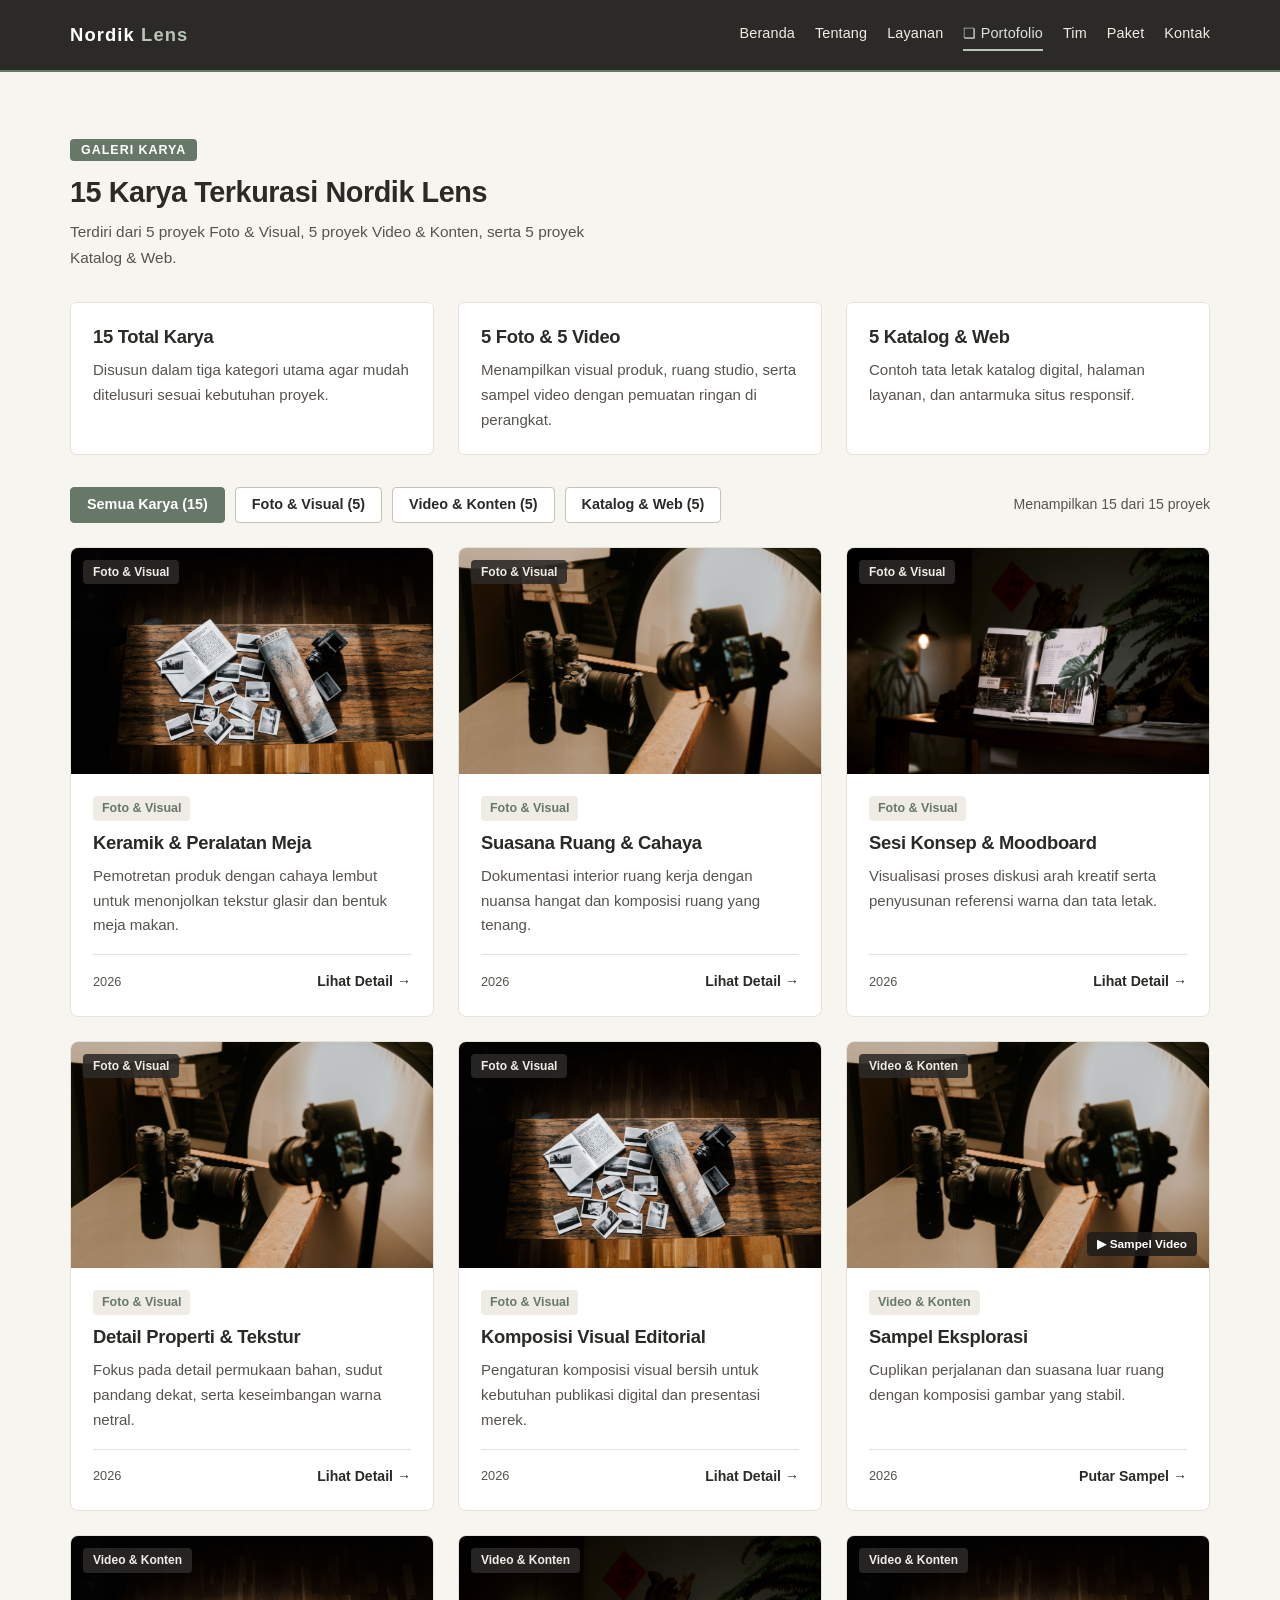
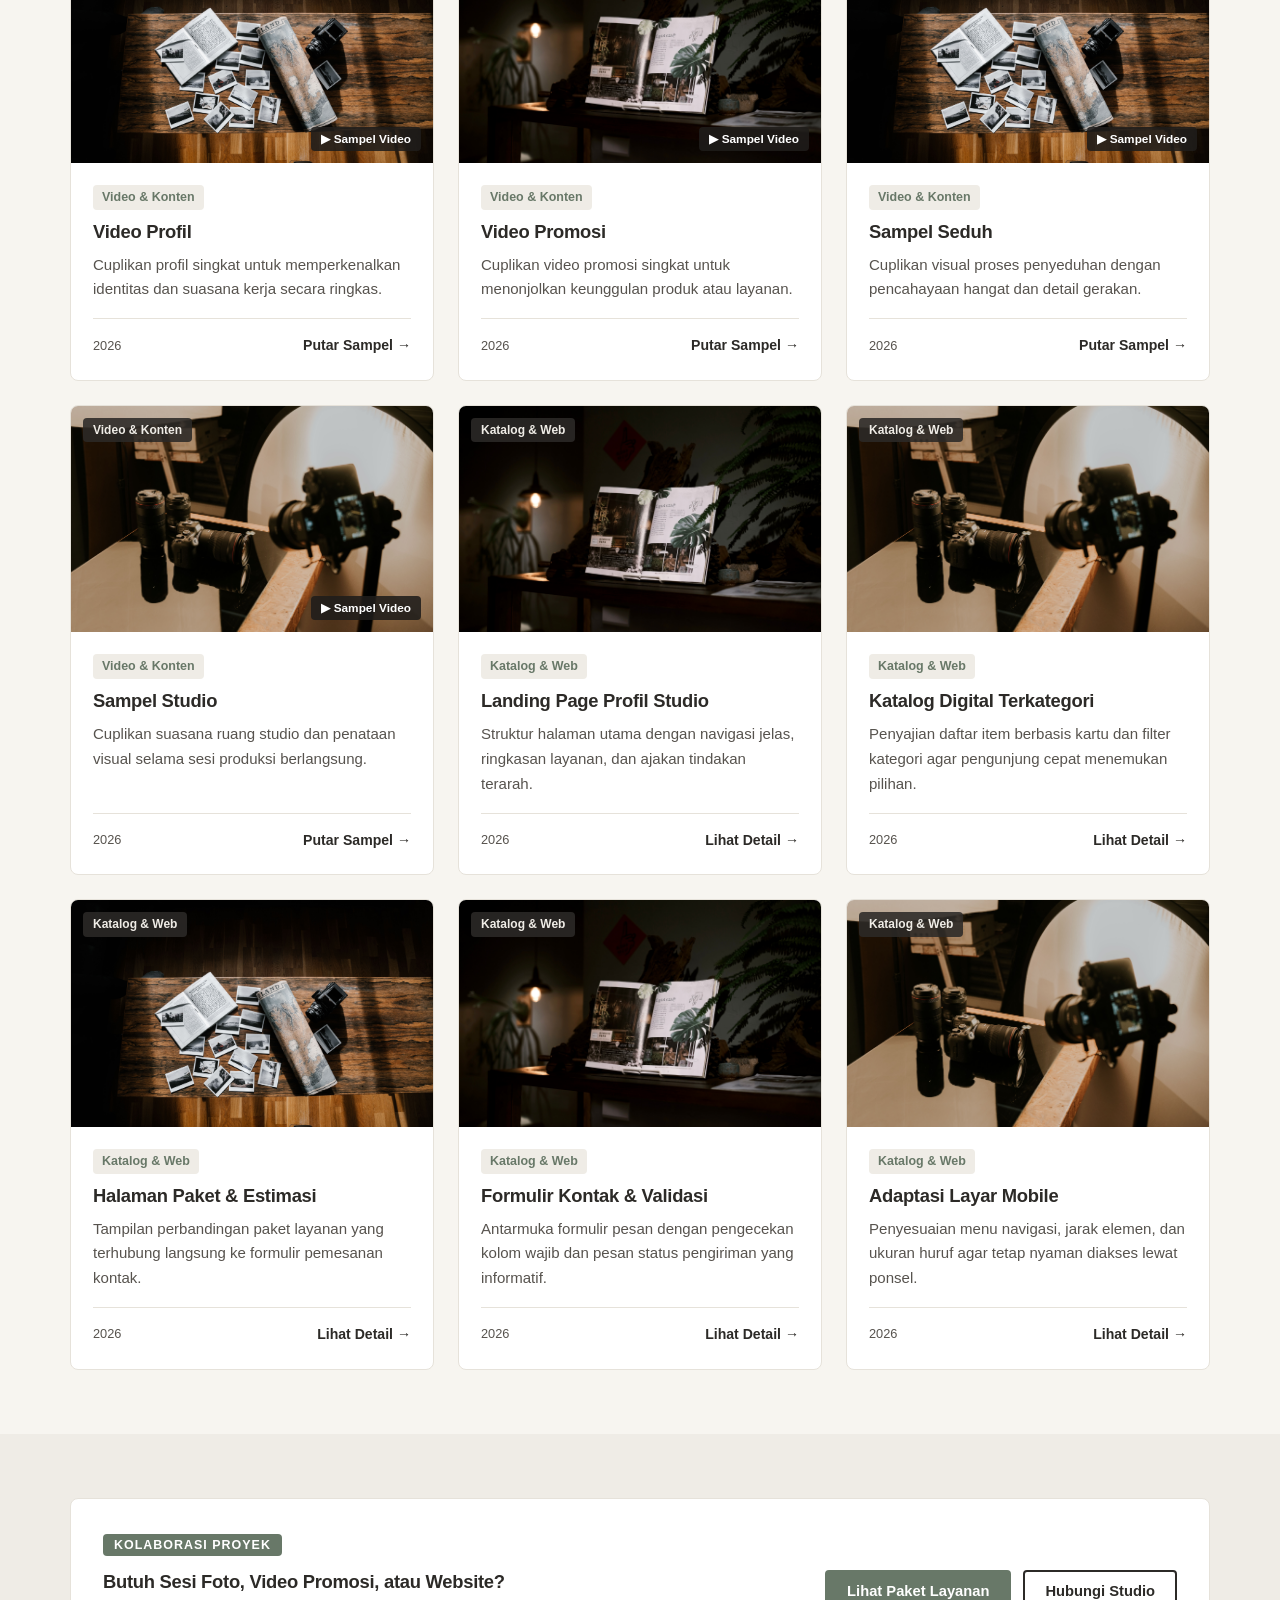
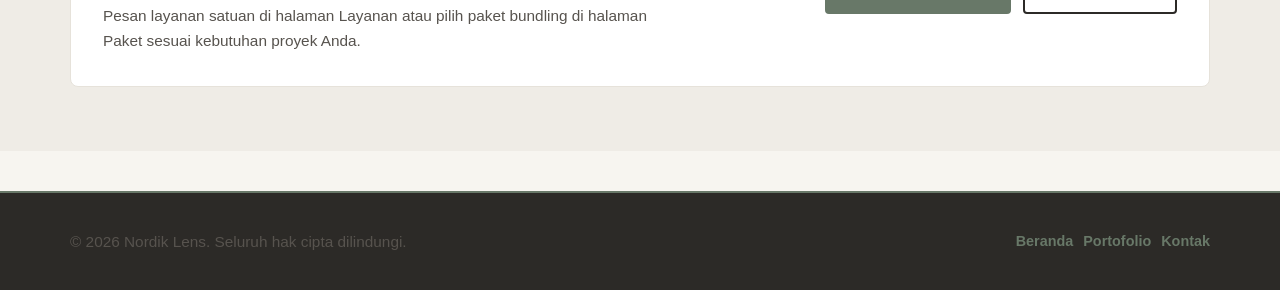
==== commit 18d8a181: "Update portofolio.html" ====
--- a/portofolio.html
+++ b/portofolio.html
@@ -78,7 +78,7 @@
           <!-- KATEGORI 1: FOTO & VISUAL (5 ITEM) -->
           <article class="ghaysan_card ghaysan_porto_item" data-kategori="foto">
             <div class="ghaysan_foto_frame ghaysan_porto_thumb">
-              <img src="assets/img/layanan_foto.jpg" alt="Fotografi produk keramik minimalis" loading="lazy" />
+              <img src="assets/img/highlight_karya.jpg" alt="Fotografi produk keramik minimalis" loading="lazy" />
               <span class="ghaysan_porto_badge_img">Foto &amp; Visual</span>
             </div>
             <div class="ghaysan_card_body ghaysan_porto_body">
@@ -98,7 +98,7 @@
                   data-tahun="2026"
                   data-hasil="12 Foto Katalog Resolusi Tinggi"
                   data-deskripsi="Sesi fotografi produk komersial dengan pencahayaan alami yang konsisten untuk kebutuhan katalog dan media sosial."
-                  data-gambar="assets/img/layanan_foto.jpg"
+                  data-gambar="assets/img/highlight_karya.jpg"
                 >
                   Lihat Detail &rarr;
                 </button>
@@ -108,7 +108,7 @@
 
           <article class="ghaysan_card ghaysan_porto_item" data-kategori="foto">
             <div class="ghaysan_foto_frame ghaysan_porto_thumb">
-              <img src="assets/img/nordik.jpg" alt="Suasana ruang kerja dan pencahayaan hangat" loading="lazy" />
+              <img src="assets/img/highlight_studio.jpg" alt="Suasana ruang kerja dan pencahayaan hangat" loading="lazy" />
               <span class="ghaysan_porto_badge_img">Foto &amp; Visual</span>
             </div>
             <div class="ghaysan_card_body ghaysan_porto_body">
@@ -128,7 +128,7 @@
                   data-tahun="2026"
                   data-hasil="8 Foto Editorial Ruang"
                   data-deskripsi="Menangkap atmosfer ruang kerja dan permainan cahaya sore untuk profil studio dan presentasi klien."
-                  data-gambar="assets/img/nordik.jpg"
+                  data-gambar="assets/img/highlight_studio.jpg"
                 >
                   Lihat Detail &rarr;
                 </button>
@@ -138,7 +138,7 @@
 
           <article class="ghaysan_card ghaysan_porto_item" data-kategori="foto">
             <div class="ghaysan_foto_frame ghaysan_porto_thumb">
-              <img src="assets/img/tentang_studio2.jpg" alt="Sesi diskusi dan penataan konsep visual" loading="lazy" />
+              <img src="assets/img/highlight_karya2.jpg" alt="Sesi diskusi dan penataan konsep visual" loading="lazy" />
               <span class="ghaysan_porto_badge_img">Foto &amp; Visual</span>
             </div>
             <div class="ghaysan_card_body ghaysan_porto_body">
@@ -158,7 +158,7 @@
                   data-tahun="2026"
                   data-hasil="6 Foto Dokumentasi Proses"
                   data-deskripsi="Menggambarkan alur kolaborasi awal antara perancang visual dan kebutuhan proyek klien."
-                  data-gambar="assets/img/tentang_studio2.jpg"
+                  data-gambar="assets/img/highlight_karya2.jpg"
                 >
                   Lihat Detail &rarr;
                 </button>
@@ -168,7 +168,7 @@
 
           <article class="ghaysan_card ghaysan_porto_item" data-kategori="foto">
             <div class="ghaysan_foto_frame ghaysan_porto_thumb">
-              <img src="assets/img/highlight_studio2.jpg" alt="Penataan properti dan detail visual studio" loading="lazy" />
+              <img src="assets/img/highlight_studio.jpg" alt="Penataan properti dan detail visual studio" loading="lazy" />
               <span class="ghaysan_porto_badge_img">Foto &amp; Visual</span>
             </div>
             <div class="ghaysan_card_body ghaysan_porto_body">
@@ -188,7 +188,7 @@
                   data-tahun="2026"
                   data-hasil="10 Foto Close-Up Produk"
                   data-deskripsi="Menonjolkan karakter material produk secara jujur dan bersih untuk halaman katalog maupun promosi."
-                  data-gambar="assets/img/highlight_studio2.jpg"
+                  data-gambar="assets/img/highlight_studio.jpg"
                 >
                   Lihat Detail &rarr;
                 </button>
@@ -198,7 +198,7 @@
 
           <article class="ghaysan_card ghaysan_porto_item" data-kategori="foto">
             <div class="ghaysan_foto_frame ghaysan_porto_thumb">
-              <img src="assets/img/layanan_web.jpg" alt="Pratinjau tata letak visual pada layar" loading="lazy" />
+              <img src="assets/img/highlight_karya.jpg" alt="Pratinjau tata letak visual pada layar" loading="lazy" />
               <span class="ghaysan_porto_badge_img">Foto &amp; Visual</span>
             </div>
             <div class="ghaysan_card_body ghaysan_porto_body">
@@ -218,7 +218,7 @@
                   data-tahun="2026"
                   data-hasil="8 Foto Publikasi"
                   data-deskripsi="Disusun dengan proporsi ruang kosong yang nyaman dipandang pada berbagai kanal digital."
-                  data-gambar="assets/img/layanan_web.jpg"
+                  data-gambar="assets/img/highlight_karya.jpg"
                 >
                   Lihat Detail &rarr;
                 </button>
@@ -229,15 +229,15 @@
           <!-- KATEGORI 2: VIDEO & KONTEN (5 ITEM) -->
           <article class="ghaysan_card ghaysan_porto_item" data-kategori="video">
             <div class="ghaysan_foto_frame ghaysan_porto_thumb">
-              <img src="assets/img/highlight_studio2.jpg" alt="Cuplikan Video Profil & Ruang Kerja" loading="lazy" />
+              <img src="assets/img/highlight_studio.jpg" alt="Cuplikan Sampel Eksplorasi" loading="lazy" />
               <span class="ghaysan_porto_badge_img">Video &amp; Konten</span>
               <span class="ghaysan_porto_durasi">&#9654; Sampel Video</span>
             </div>
             <div class="ghaysan_card_body ghaysan_porto_body">
               <span class="ghaysan_porto_tag">Video &amp; Konten</span>
-              <h3 style="margin-top: 10px;">Video Profil &amp; Ruang Kerja</h3>
-              <p class="ghaysan_porto_desc">
-                Cuplikan suasana ruang kerja dan alur produksi visual singkat untuk kebutuhan profil studio maupun brand.
+              <h3 style="margin-top: 10px;">Sampel Eksplorasi</h3>
+              <p class="ghaysan_porto_desc">
+                Cuplikan perjalanan dan suasana luar ruang dengan komposisi gambar yang stabil.
               </p>
               <div class="ghaysan_porto_footer">
                 <span class="ghaysan_porto_meta">2026</span>
@@ -245,13 +245,13 @@
                   type="button"
                   class="ghaysan_btn_detail"
                   data-tipe="video"
-                  data-judul="Video Profil &amp; Ruang Kerja"
-                  data-klien="Nordik Lens Internal"
+                  data-judul="Sampel Eksplorasi"
+                  data-klien="Nordik Lens Studio"
                   data-tahun="2026"
                   data-hasil="Sampel Video MP4"
-                  data-deskripsi="Cuplikan visual suasana studio dengan pencahayaan tenang dan komposisi rapi."
-                  data-video="assets/img/video/sample_profil.mp4"
-                  data-gambar="assets/img/highlight_studio2.jpg"
+                  data-deskripsi="Cuplikan visual eksplorasi di jalur pepohonan untuk kebutuhan katalog konten video."
+                  data-video="assets/img/video/sample_eksplorasi.mp4"
+                  data-gambar="assets/img/highlight_studio.jpg"
                 >
                   Putar Sampel &rarr;
                 </button>
@@ -261,15 +261,15 @@
 
           <article class="ghaysan_card ghaysan_porto_item" data-kategori="video">
             <div class="ghaysan_foto_frame ghaysan_porto_thumb">
-              <img src="assets/img/layanan_foto.jpg" alt="Cuplikan Produk & Detail" loading="lazy" />
+              <img src="assets/img/highlight_karya.jpg" alt="Cuplikan Video Profil" loading="lazy" />
               <span class="ghaysan_porto_badge_img">Video &amp; Konten</span>
               <span class="ghaysan_porto_durasi">&#9654; Sampel Video</span>
             </div>
             <div class="ghaysan_card_body ghaysan_porto_body">
               <span class="ghaysan_porto_tag">Video &amp; Konten</span>
-              <h3 style="margin-top: 10px;">Cuplikan Produk &amp; Detail</h3>
-              <p class="ghaysan_porto_desc">
-                Rekaman gerak halus untuk memperlihatkan tekstur, proporsi, dan detail produk secara jelas.
+              <h3 style="margin-top: 10px;">Video Profil</h3>
+              <p class="ghaysan_porto_desc">
+                Cuplikan profil singkat untuk memperkenalkan identitas dan suasana kerja secara ringkas.
               </p>
               <div class="ghaysan_porto_footer">
                 <span class="ghaysan_porto_meta">2026</span>
@@ -277,13 +277,13 @@
                   type="button"
                   class="ghaysan_btn_detail"
                   data-tipe="video"
-                  data-judul="Cuplikan Produk &amp; Detail"
-                  data-klien="Katalog Visual Produk"
+                  data-judul="Video Profil"
+                  data-klien="Nordik Lens Studio"
                   data-tahun="2026"
                   data-hasil="Sampel Video MP4"
-                  data-deskripsi="Fokus pada pergerakan kamera yang stabil dan pencahayaan terkontrol untuk detail produk."
-                  data-video="assets/img/video/sample_produk.mp4"
-                  data-gambar="assets/img/layanan_foto.jpg"
+                  data-deskripsi="Sampel video profil dengan alur visual yang tenang dan terstruktur."
+                  data-video="assets/img/video/sample_profil.mp4"
+                  data-gambar="assets/img/highlight_karya.jpg"
                 >
                   Putar Sampel &rarr;
                 </button>
@@ -293,15 +293,15 @@
 
           <article class="ghaysan_card ghaysan_porto_item" data-kategori="video">
             <div class="ghaysan_foto_frame ghaysan_porto_thumb">
-              <img src="assets/img/tentang_studio2.jpg" alt="Suasana Diskusi & Pra-Produksi" loading="lazy" />
+              <img src="assets/img/highlight_karya2.jpg" alt="Cuplikan Video Promosi" loading="lazy" />
               <span class="ghaysan_porto_badge_img">Video &amp; Konten</span>
               <span class="ghaysan_porto_durasi">&#9654; Sampel Video</span>
             </div>
             <div class="ghaysan_card_body ghaysan_porto_body">
               <span class="ghaysan_porto_tag">Video &amp; Konten</span>
-              <h3 style="margin-top: 10px;">Suasana Diskusi &amp; Pra-Produksi</h3>
-              <p class="ghaysan_porto_desc">
-                Dokumentasi singkat tahap penyusunan konsep dan persiapan teknis sebelum sesi pemotretan dimulai.
+              <h3 style="margin-top: 10px;">Video Promosi</h3>
+              <p class="ghaysan_porto_desc">
+                Cuplikan video promosi singkat untuk menonjolkan keunggulan produk atau layanan.
               </p>
               <div class="ghaysan_porto_footer">
                 <span class="ghaysan_porto_meta">2026</span>
@@ -309,13 +309,13 @@
                   type="button"
                   class="ghaysan_btn_detail"
                   data-tipe="video"
-                  data-judul="Suasana Diskusi &amp; Pra-Produksi"
-                  data-klien="Alur Produksi Studio"
+                  data-judul="Video Promosi"
+                  data-klien="Kampanye Promosi"
                   data-tahun="2026"
                   data-hasil="Sampel Video MP4"
-                  data-deskripsi="Menampilkan proses diskusi singkat dan penataan arah visual sebelum produksi berjalan."
-                  data-video="assets/img/video/sample_diskusi.mp4"
-                  data-gambar="assets/img/tentang_studio2.jpg"
+                  data-deskripsi="Dirancang agar pesan utama mudah ditangkap dalam durasi singkat di berbagai layar."
+                  data-video="assets/img/video/sample_promosi.mp4"
+                  data-gambar="assets/img/highlight_karya2.jpg"
                 >
                   Putar Sampel &rarr;
                 </button>
@@ -325,15 +325,15 @@
 
           <article class="ghaysan_card ghaysan_porto_item" data-kategori="video">
             <div class="ghaysan_foto_frame ghaysan_porto_thumb">
-              <img src="assets/img/layanan_video.jpg" alt="Konten Pendek Media Sosial" loading="lazy" />
+              <img src="assets/img/highlight_karya.jpg" alt="Cuplikan Sampel Seduh" loading="lazy" />
               <span class="ghaysan_porto_badge_img">Video &amp; Konten</span>
               <span class="ghaysan_porto_durasi">&#9654; Sampel Video</span>
             </div>
             <div class="ghaysan_card_body ghaysan_porto_body">
               <span class="ghaysan_porto_tag">Video &amp; Konten</span>
-              <h3 style="margin-top: 10px;">Konten Pendek Media Sosial</h3>
-              <p class="ghaysan_porto_desc">
-                Format video pendek dengan transisi bersih untuk kebutuhan promosi dan publikasi digital.
+              <h3 style="margin-top: 10px;">Sampel Seduh</h3>
+              <p class="ghaysan_porto_desc">
+                Cuplikan visual proses penyeduhan dengan pencahayaan hangat dan detail gerakan.
               </p>
               <div class="ghaysan_porto_footer">
                 <span class="ghaysan_porto_meta">2026</span>
@@ -341,13 +341,13 @@
                   type="button"
                   class="ghaysan_btn_detail"
                   data-tipe="video"
-                  data-judul="Konten Pendek Media Sosial"
-                  data-klien="Kampanye Konten Digital"
+                  data-judul="Sampel Seduh"
+                  data-klien="Katalog Visual Kuliner"
                   data-tahun="2026"
                   data-hasil="Sampel Video MP4"
-                  data-deskripsi="Dirancang agar tetap nyaman ditonton di layar ponsel maupun desktop dengan ritme visual terjaga."
-                  data-video="assets/img/video/sample_sosmed.mp4"
-                  data-gambar="assets/img/layanan_video.jpg"
+                  data-deskripsi="Menampilkan detail visual proses penyeduhan secara bersih dan nyaman ditonton."
+                  data-video="assets/img/video/sample_seduh.mp4"
+                  data-gambar="assets/img/highlight_karya.jpg"
                 >
                   Putar Sampel &rarr;
                 </button>
@@ -357,15 +357,15 @@
 
           <article class="ghaysan_card ghaysan_porto_item" data-kategori="video">
             <div class="ghaysan_foto_frame ghaysan_porto_thumb">
-              <img src="assets/img/nordik.jpg" alt="Cuplikan Hasil Akhir & Kurasi" loading="lazy" />
+              <img src="assets/img/highlight_studio.jpg" alt="Cuplikan Sampel Studio" loading="lazy" />
               <span class="ghaysan_porto_badge_img">Video &amp; Konten</span>
               <span class="ghaysan_porto_durasi">&#9654; Sampel Video</span>
             </div>
             <div class="ghaysan_card_body ghaysan_porto_body">
               <span class="ghaysan_porto_tag">Video &amp; Konten</span>
-              <h3 style="margin-top: 10px;">Cuplikan Hasil Akhir &amp; Kurasi</h3>
-              <p class="ghaysan_porto_desc">
-                Rangkuman cuplikan hasil akhir yang telah melalui proses seleksi dan penyelarasan warna.
+              <h3 style="margin-top: 10px;">Sampel Studio</h3>
+              <p class="ghaysan_porto_desc">
+                Cuplikan suasana ruang studio dan penataan visual selama sesi produksi berlangsung.
               </p>
               <div class="ghaysan_porto_footer">
                 <span class="ghaysan_porto_meta">2026</span>
@@ -373,13 +373,13 @@
                   type="button"
                   class="ghaysan_btn_detail"
                   data-tipe="video"
-                  data-judul="Cuplikan Hasil Akhir &amp; Kurasi"
-                  data-klien="Arsip Kurasi Nordik Lens"
+                  data-judul="Sampel Studio"
+                  data-klien="Nordik Lens Studio"
                   data-tahun="2026"
                   data-hasil="Sampel Video MP4"
-                  data-deskripsi="Menunjukkan tahap kurasi akhir sebelum materi diserahkan untuk kebutuhan publikasi klien."
-                  data-video="assets/img/video/sample_kurasi.mp4"
-                  data-gambar="assets/img/nordik.jpg"
+                  data-deskripsi="Dokumentasi singkat suasana ruang studio dan persiapan pengambilan gambar."
+                  data-video="assets/img/video/sample_studio.mp4"
+                  data-gambar="assets/img/highlight_studio.jpg"
                 >
                   Putar Sampel &rarr;
                 </button>
@@ -390,7 +390,7 @@
           <!-- KATEGORI 3: KATALOG & WEB (5 ITEM) -->
           <article class="ghaysan_card ghaysan_porto_item" data-kategori="web">
             <div class="ghaysan_foto_frame ghaysan_porto_thumb">
-              <img src="assets/img/layanan_web.jpg" alt="Rancangan halaman profil dan katalog web" loading="lazy" />
+              <img src="assets/img/highlight_karya2.jpg" alt="Rancangan halaman profil dan katalog web" loading="lazy" />
               <span class="ghaysan_porto_badge_img">Katalog &amp; Web</span>
             </div>
             <div class="ghaysan_card_body ghaysan_porto_body">
@@ -410,7 +410,7 @@
                   data-tahun="2026"
                   data-hasil="HTML5, CSS3 &amp; JavaScript"
                   data-deskripsi="Tata letak halaman utama yang menyesuaikan lebar layar desktop, tablet, dan ponsel."
-                  data-gambar="assets/img/layanan_web.jpg"
+                  data-gambar="assets/img/highlight_karya2.jpg"
                 >
                   Lihat Detail &rarr;
                 </button>
@@ -420,7 +420,7 @@
 
           <article class="ghaysan_card ghaysan_porto_item" data-kategori="web">
             <div class="ghaysan_foto_frame ghaysan_porto_thumb">
-              <img src="assets/img/nordik.jpg" alt="Katalog digital berbasis grid responsif" loading="lazy" />
+              <img src="assets/img/highlight_studio.jpg" alt="Katalog digital berbasis grid responsif" loading="lazy" />
               <span class="ghaysan_porto_badge_img">Katalog &amp; Web</span>
             </div>
             <div class="ghaysan_card_body ghaysan_porto_body">
@@ -440,7 +440,7 @@
                   data-tahun="2026"
                   data-hasil="Filter Interaktif &amp; Grid"
                   data-deskripsi="Mempermudah penyaringan item berdasarkan kategori tertentu tanpa memuat ulang halaman."
-                  data-gambar="assets/img/nordik.jpg"
+                  data-gambar="assets/img/highlight_studio.jpg"
                 >
                   Lihat Detail &rarr;
                 </button>
@@ -450,7 +450,7 @@
 
           <article class="ghaysan_card ghaysan_porto_item" data-kategori="web">
             <div class="ghaysan_foto_frame ghaysan_porto_thumb">
-              <img src="assets/img/layanan_foto.jpg" alt="Halaman daftar paket dan perbandingan layanan" loading="lazy" />
+              <img src="assets/img/highlight_karya.jpg" alt="Halaman daftar paket dan perbandingan layanan" loading="lazy" />
               <span class="ghaysan_porto_badge_img">Katalog &amp; Web</span>
             </div>
             <div class="ghaysan_card_body ghaysan_porto_body">
@@ -470,7 +470,7 @@
                   data-tahun="2026"
                   data-hasil="Integrasi Parameter URL"
                   data-deskripsi="Setiap tombol paket meneruskan pilihan ke halaman kontak agar pengisian pesan lebih ringkas."
-                  data-gambar="assets/img/layanan_foto.jpg"
+                  data-gambar="assets/img/highlight_karya.jpg"
                 >
                   Lihat Detail &rarr;
                 </button>
@@ -480,7 +480,7 @@
 
           <article class="ghaysan_card ghaysan_porto_item" data-kategori="web">
             <div class="ghaysan_foto_frame ghaysan_porto_thumb">
-              <img src="assets/img/tentang_studio2.jpg" alt="Formulir kontak dengan validasi input" loading="lazy" />
+              <img src="assets/img/highlight_karya2.jpg" alt="Formulir kontak dengan validasi input" loading="lazy" />
               <span class="ghaysan_porto_badge_img">Katalog &amp; Web</span>
             </div>
             <div class="ghaysan_card_body ghaysan_porto_body">
@@ -500,7 +500,7 @@
                   data-tahun="2026"
                   data-hasil="Validasi Form JavaScript"
                   data-deskripsi="Membantu pengguna memastikan seluruh informasi penting terisi sebelum formulir dikirim."
-                  data-gambar="assets/img/tentang_studio2.jpg"
+                  data-gambar="assets/img/highlight_karya2.jpg"
                 >
                   Lihat Detail &rarr;
                 </button>
@@ -510,7 +510,7 @@
 
           <article class="ghaysan_card ghaysan_porto_item" data-kategori="web">
             <div class="ghaysan_foto_frame ghaysan_porto_thumb">
-              <img src="assets/img/highlight_studio2.jpg" alt="Tampilan antarmuka responsif di layar ponsel" loading="lazy" />
+              <img src="assets/img/highlight_studio.jpg" alt="Tampilan antarmuka responsif di layar ponsel" loading="lazy" />
               <span class="ghaysan_porto_badge_img">Katalog &amp; Web</span>
             </div>
             <div class="ghaysan_card_body ghaysan_porto_body">
@@ -530,7 +530,7 @@
                   data-tahun="2026"
                   data-hasil="Media Query &amp; Mobile Menu"
                   data-deskripsi="Mengatur ulang susunan grid menjadi satu kolom pada layar kecil dengan tombol menu yang mudah dijangkau."
-                  data-gambar="assets/img/highlight_studio2.jpg"
+                  data-gambar="assets/img/highlight_studio.jpg"
                 >
                   Lihat Detail &rarr;
                 </button>
--- a/css/ghaysan_style.css
+++ b/css/ghaysan_style.css
@@ -153,7 +153,8 @@
   color: #DCE4DC;
 }
 
-#ghaysan_toggle_menu {
+#ghaysan_toggle_menu,
+.ghaysan_btn_menu {
   display: none;
   background-color: var(--ghaysan-aksen);
   color: var(--ghaysan-teks-aksen);
@@ -287,9 +288,9 @@
   color: var(--ghaysan-utama);
 }
 
-a.ghaysan_btn_sekunder.ghaysan_btn_gelap {
-  display: block;
-  width: 100%;
+a.ghaysan_btn_sekunder.ghaysan_btn_gelap,
+button.ghaysan_btn_sekunder.ghaysan_btn_gelap {
+  display: inline-block;
   text-align: center;
   background-color: transparent;
   color: var(--ghaysan-utama);
@@ -297,7 +298,8 @@
   font-weight: 600;
 }
 
-a.ghaysan_btn_sekunder.ghaysan_btn_gelap:hover {
+a.ghaysan_btn_sekunder.ghaysan_btn_gelap:hover,
+button.ghaysan_btn_sekunder.ghaysan_btn_gelap:hover {
   background-color: var(--ghaysan-utama);
   color: var(--ghaysan-putih);
 }
@@ -429,14 +431,24 @@
 }
 
 /* Filter & Tabel */
-.ghaysan_filter_bar {
+.ghaysan_filter_bar,
+.ghaysan_porto_toolbar {
+  display: flex;
+  flex-wrap: wrap;
+  justify-content: space-between;
+  align-items: center;
+  gap: 12px;
+  margin-bottom: 24px;
+}
+
+.ghaysan_filter_grup {
   display: flex;
   flex-wrap: wrap;
   gap: 10px;
-  margin-bottom: 24px;
-}
-
-.ghaysan_filter_btn {
+}
+
+.ghaysan_filter_btn,
+.ghaysan_btn_filter {
   padding: 8px 16px;
   border-radius: 4px;
   border: 1px solid #C8C2B8;
@@ -450,7 +462,8 @@
   transition: background-color 0.2s ease, color 0.2s ease, border-color 0.2s ease;
 }
 
-.ghaysan_filter_aktif {
+.ghaysan_filter_aktif,
+.ghaysan_btn_filter.aktif {
   background-color: var(--ghaysan-aksen);
   border-color: var(--ghaysan-aksen);
   color: var(--ghaysan-teks-aksen);
@@ -846,6 +859,10 @@
   flex-direction: column;
 }
 
+.ghaysan_porto_desc {
+  margin-bottom: 16px;
+}
+
 .ghaysan_porto_meta {
   display: flex;
   justify-content: space-between;
@@ -854,7 +871,6 @@
   font-size: 0.8rem;
   line-height: 1.4;
   color: var(--ghaysan-abu-teks);
-  margin-bottom: 8px;
 }
 
 .ghaysan_porto_footer {
@@ -868,6 +884,8 @@
 }
 
 .ghaysan_porto_tag {
+  display: inline-block;
+  align-self: flex-start;
   font-size: 0.78rem;
   font-weight: 600;
   line-height: 1.2;
@@ -918,7 +936,8 @@
   justify-content: center;
 }
 
-.ghaysan_modal.ghaysan_modal_buka {
+.ghaysan_modal.ghaysan_modal_buka,
+.ghaysan_modal.aktif {
   display: flex;
 }
 
@@ -991,6 +1010,12 @@
   line-height: 1.65;
 }
 
+.ghaysan_modal_aksi {
+  margin-top: 18px;
+  display: flex;
+  justify-content: flex-end;
+}
+
 /* Footer */
 #ghaysan_footer {
   background-color: var(--ghaysan-utama);
@@ -1038,7 +1063,8 @@
 }
 
 @media (max-width: 820px) {
-  #ghaysan_toggle_menu {
+  #ghaysan_toggle_menu,
+  .ghaysan_btn_menu {
     display: inline-block;
   }
 
@@ -1056,7 +1082,8 @@
     border-bottom: 2px solid var(--ghaysan-aksen);
   }
 
-  .ghaysan_menu_buka {
+  .ghaysan_menu.ghaysan_menu_buka,
+  .ghaysan_menu.buka {
     display: flex;
   }
 
@@ -1095,4 +1122,4 @@
   .ghaysan_modal_info {
     grid-template-columns: 1fr;
   }
-}+}
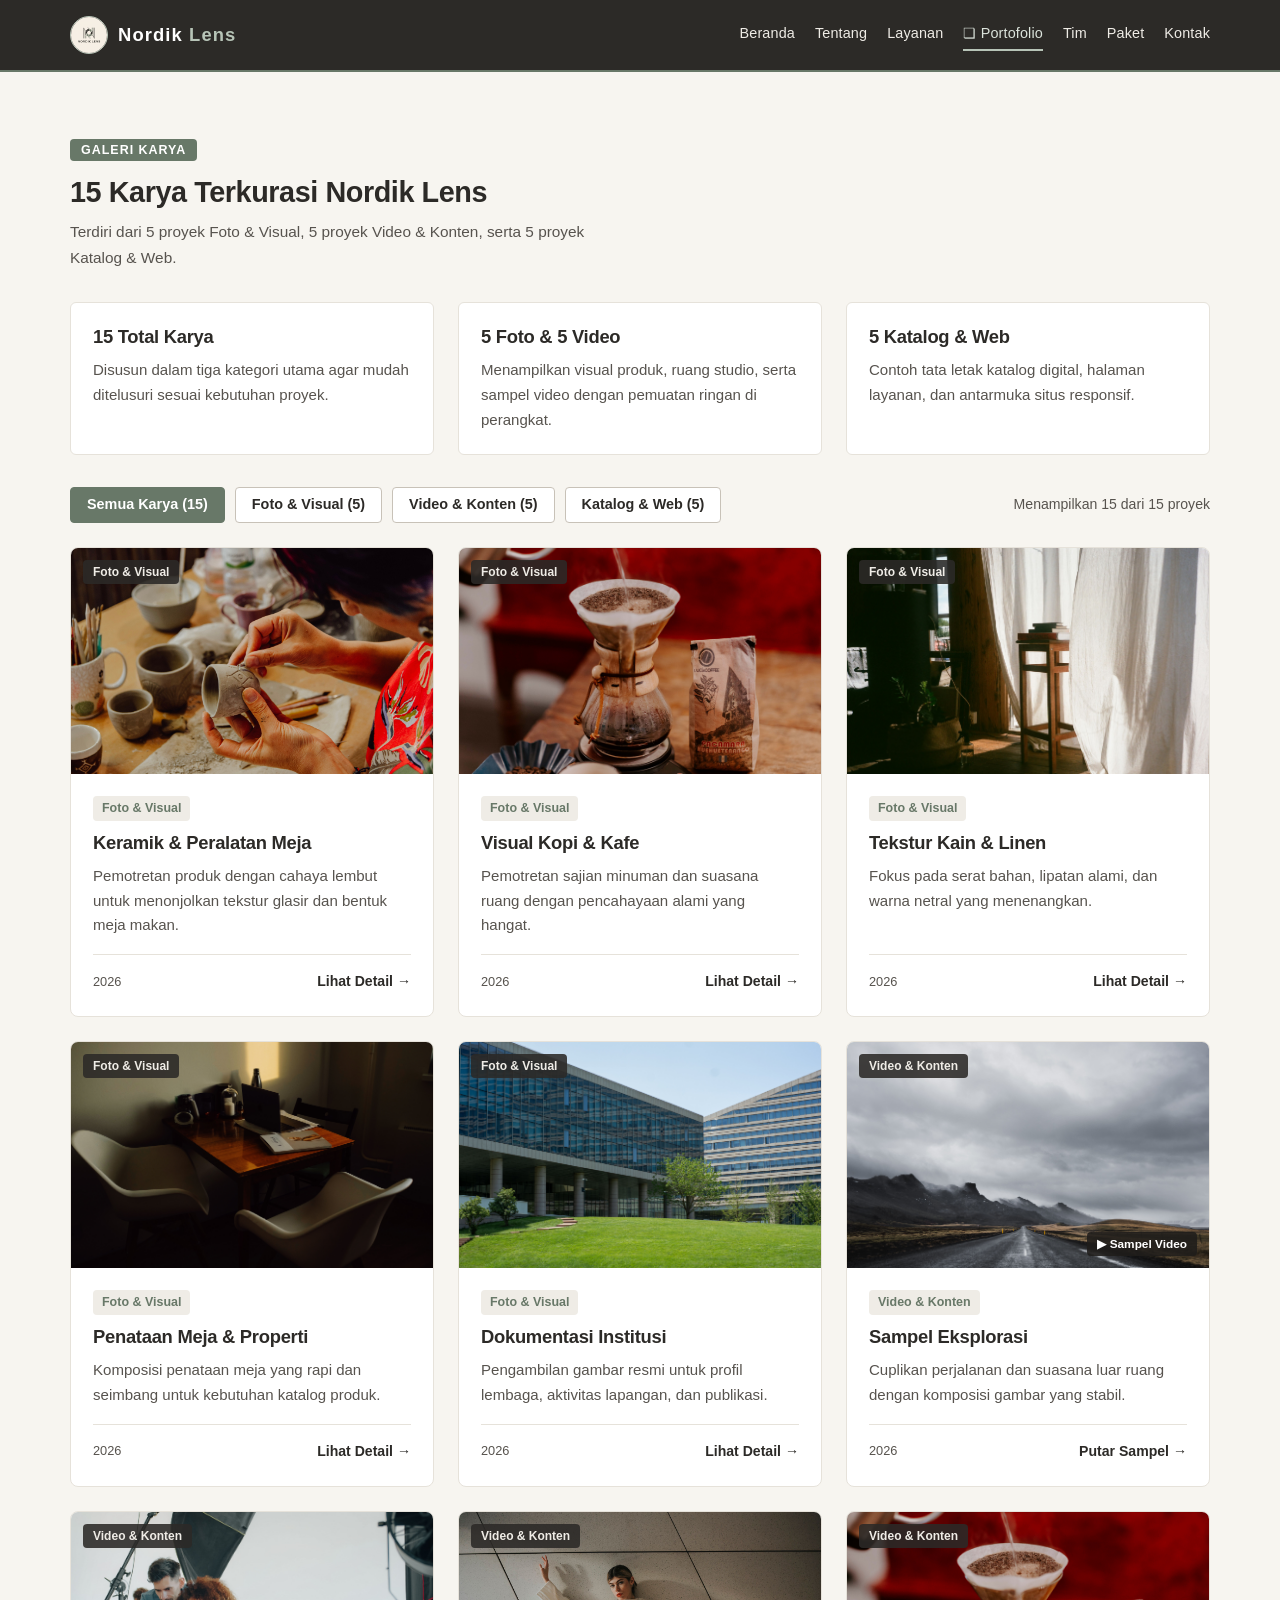
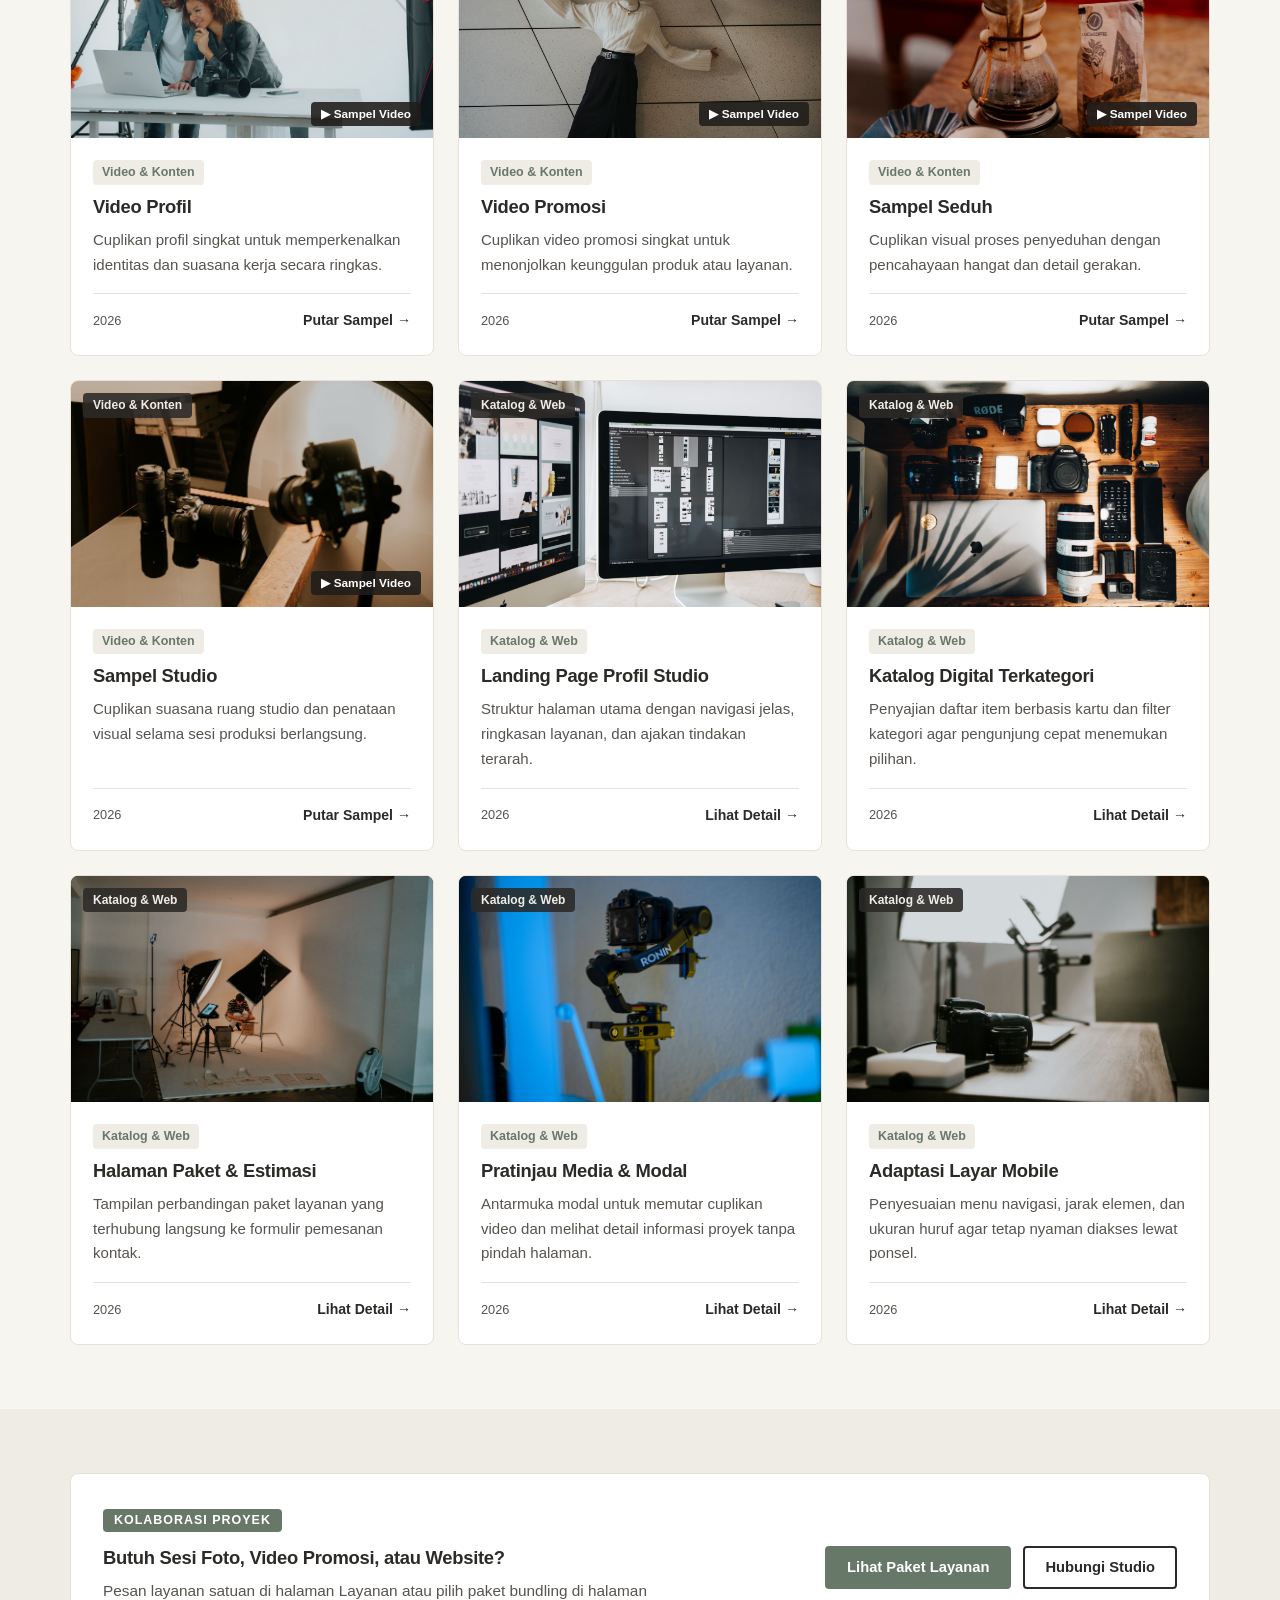
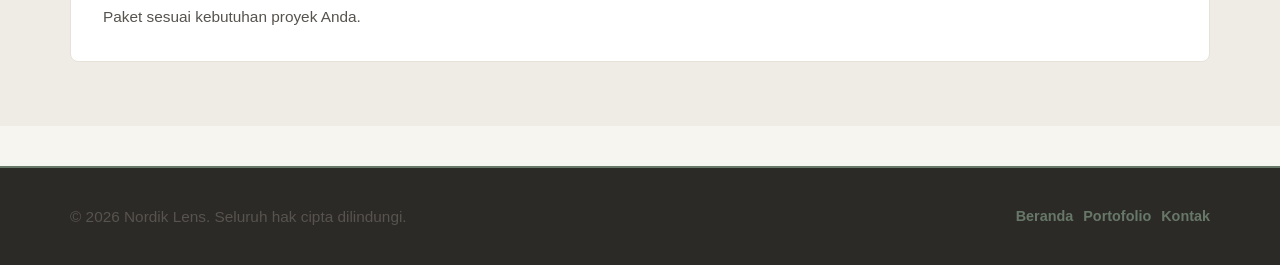
==== commit c1adbfad: "Update portofolio.html" ====
--- a/portofolio.html
+++ b/portofolio.html
@@ -10,6 +10,7 @@
   <header id="ghaysan_header">
     <div id="ghaysan_navbar" class="ghaysan_container">
       <a href="index.html" class="ghaysan_logo">
+        <img src="assets/img/logo_nordik.jpg" alt="Logo Nordik Lens" class="ghaysan_logo_img" />
         <span>Nordik <strong>Lens</strong></span>
       </a>
 
@@ -78,7 +79,7 @@
           <!-- KATEGORI 1: FOTO & VISUAL (5 ITEM) -->
           <article class="ghaysan_card ghaysan_porto_item" data-kategori="foto">
             <div class="ghaysan_foto_frame ghaysan_porto_thumb">
-              <img src="assets/img/highlight_karya.jpg" alt="Fotografi produk keramik minimalis" loading="lazy" />
+              <img src="assets/img/porto_keramik.jpg" alt="Fotografi produk keramik minimalis" loading="lazy" />
               <span class="ghaysan_porto_badge_img">Foto &amp; Visual</span>
             </div>
             <div class="ghaysan_card_body ghaysan_porto_body">
@@ -98,7 +99,7 @@
                   data-tahun="2026"
                   data-hasil="12 Foto Katalog Resolusi Tinggi"
                   data-deskripsi="Sesi fotografi produk komersial dengan pencahayaan alami yang konsisten untuk kebutuhan katalog dan media sosial."
-                  data-gambar="assets/img/highlight_karya.jpg"
+                  data-gambar="assets/img/porto_keramik.jpg"
                 >
                   Lihat Detail &rarr;
                 </button>
@@ -108,27 +109,27 @@
 
           <article class="ghaysan_card ghaysan_porto_item" data-kategori="foto">
             <div class="ghaysan_foto_frame ghaysan_porto_thumb">
-              <img src="assets/img/highlight_studio.jpg" alt="Suasana ruang kerja dan pencahayaan hangat" loading="lazy" />
+              <img src="assets/img/porto_kopi.jpg" alt="Suasana penyajian kopi dan cahaya hangat" loading="lazy" />
               <span class="ghaysan_porto_badge_img">Foto &amp; Visual</span>
             </div>
             <div class="ghaysan_card_body ghaysan_porto_body">
               <span class="ghaysan_porto_tag">Foto &amp; Visual</span>
-              <h3 style="margin-top: 10px;">Suasana Ruang &amp; Cahaya</h3>
-              <p class="ghaysan_porto_desc">
-                Dokumentasi interior ruang kerja dengan nuansa hangat dan komposisi ruang yang tenang.
-              </p>
-              <div class="ghaysan_porto_footer">
-                <span class="ghaysan_porto_meta">2026</span>
-                <button
-                  type="button"
-                  class="ghaysan_btn_detail"
-                  data-tipe="gambar"
-                  data-judul="Suasana Ruang &amp; Cahaya"
-                  data-klien="Nordik Lens Studio"
-                  data-tahun="2026"
-                  data-hasil="8 Foto Editorial Ruang"
-                  data-deskripsi="Menangkap atmosfer ruang kerja dan permainan cahaya sore untuk profil studio dan presentasi klien."
-                  data-gambar="assets/img/highlight_studio.jpg"
+              <h3 style="margin-top: 10px;">Visual Kopi &amp; Kafe</h3>
+              <p class="ghaysan_porto_desc">
+                Pemotretan sajian minuman dan suasana ruang dengan pencahayaan alami yang hangat.
+              </p>
+              <div class="ghaysan_porto_footer">
+                <span class="ghaysan_porto_meta">2026</span>
+                <button
+                  type="button"
+                  class="ghaysan_btn_detail"
+                  data-tipe="gambar"
+                  data-judul="Visual Kopi &amp; Kafe"
+                  data-klien="Kedai Kopi Lokal"
+                  data-tahun="2026"
+                  data-hasil="10 Foto Menu &amp; Ruang"
+                  data-deskripsi="Menampilkan karakter sajian minuman dan kenyamanan ruang untuk kebutuhan katalog dan promosi."
+                  data-gambar="assets/img/porto_kopi.jpg"
                 >
                   Lihat Detail &rarr;
                 </button>
@@ -138,27 +139,27 @@
 
           <article class="ghaysan_card ghaysan_porto_item" data-kategori="foto">
             <div class="ghaysan_foto_frame ghaysan_porto_thumb">
-              <img src="assets/img/highlight_karya2.jpg" alt="Sesi diskusi dan penataan konsep visual" loading="lazy" />
+              <img src="assets/img/porto_linen.jpg" alt="Detail bahan linen dan tekstur kain" loading="lazy" />
               <span class="ghaysan_porto_badge_img">Foto &amp; Visual</span>
             </div>
             <div class="ghaysan_card_body ghaysan_porto_body">
               <span class="ghaysan_porto_tag">Foto &amp; Visual</span>
-              <h3 style="margin-top: 10px;">Sesi Konsep &amp; Moodboard</h3>
-              <p class="ghaysan_porto_desc">
-                Visualisasi proses diskusi arah kreatif serta penyusunan referensi warna dan tata letak.
-              </p>
-              <div class="ghaysan_porto_footer">
-                <span class="ghaysan_porto_meta">2026</span>
-                <button
-                  type="button"
-                  class="ghaysan_btn_detail"
-                  data-tipe="gambar"
-                  data-judul="Sesi Konsep &amp; Moodboard"
-                  data-klien="Dokumentasi Internal"
-                  data-tahun="2026"
-                  data-hasil="6 Foto Dokumentasi Proses"
-                  data-deskripsi="Menggambarkan alur kolaborasi awal antara perancang visual dan kebutuhan proyek klien."
-                  data-gambar="assets/img/highlight_karya2.jpg"
+              <h3 style="margin-top: 10px;">Tekstur Kain &amp; Linen</h3>
+              <p class="ghaysan_porto_desc">
+                Fokus pada serat bahan, lipatan alami, dan warna netral yang menenangkan.
+              </p>
+              <div class="ghaysan_porto_footer">
+                <span class="ghaysan_porto_meta">2026</span>
+                <button
+                  type="button"
+                  class="ghaysan_btn_detail"
+                  data-tipe="gambar"
+                  data-judul="Tekstur Kain &amp; Linen"
+                  data-klien="Brand Tekstil &amp; Rumah"
+                  data-tahun="2026"
+                  data-hasil="8 Foto Detail Material"
+                  data-deskripsi="Menonjolkan kehalusan serat kain dengan pencahayaan lembut tanpa pantulan berlebih."
+                  data-gambar="assets/img/porto_linen.jpg"
                 >
                   Lihat Detail &rarr;
                 </button>
@@ -168,27 +169,27 @@
 
           <article class="ghaysan_card ghaysan_porto_item" data-kategori="foto">
             <div class="ghaysan_foto_frame ghaysan_porto_thumb">
-              <img src="assets/img/highlight_studio.jpg" alt="Penataan properti dan detail visual studio" loading="lazy" />
+              <img src="assets/img/porto_meja.jpg" alt="Penataan meja dan properti bergaya minimalis" loading="lazy" />
               <span class="ghaysan_porto_badge_img">Foto &amp; Visual</span>
             </div>
             <div class="ghaysan_card_body ghaysan_porto_body">
               <span class="ghaysan_porto_tag">Foto &amp; Visual</span>
-              <h3 style="margin-top: 10px;">Detail Properti &amp; Tekstur</h3>
-              <p class="ghaysan_porto_desc">
-                Fokus pada detail permukaan bahan, sudut pandang dekat, serta keseimbangan warna netral.
-              </p>
-              <div class="ghaysan_porto_footer">
-                <span class="ghaysan_porto_meta">2026</span>
-                <button
-                  type="button"
-                  class="ghaysan_btn_detail"
-                  data-tipe="gambar"
-                  data-judul="Detail Properti &amp; Tekstur"
-                  data-klien="Brand Gaya Hidup"
-                  data-tahun="2026"
-                  data-hasil="10 Foto Close-Up Produk"
-                  data-deskripsi="Menonjolkan karakter material produk secara jujur dan bersih untuk halaman katalog maupun promosi."
-                  data-gambar="assets/img/highlight_studio.jpg"
+              <h3 style="margin-top: 10px;">Penataan Meja &amp; Properti</h3>
+              <p class="ghaysan_porto_desc">
+                Komposisi penataan meja yang rapi dan seimbang untuk kebutuhan katalog produk.
+              </p>
+              <div class="ghaysan_porto_footer">
+                <span class="ghaysan_porto_meta">2026</span>
+                <button
+                  type="button"
+                  class="ghaysan_btn_detail"
+                  data-tipe="gambar"
+                  data-judul="Penataan Meja &amp; Properti"
+                  data-klien="Studio Desain Interior"
+                  data-tahun="2026"
+                  data-hasil="10 Foto Tata Letak Meja"
+                  data-deskripsi="Mengatur proporsi properti di atas meja agar tampil bersih dan terstruktur di setiap frame."
+                  data-gambar="assets/img/porto_meja.jpg"
                 >
                   Lihat Detail &rarr;
                 </button>
@@ -198,27 +199,27 @@
 
           <article class="ghaysan_card ghaysan_porto_item" data-kategori="foto">
             <div class="ghaysan_foto_frame ghaysan_porto_thumb">
-              <img src="assets/img/highlight_karya.jpg" alt="Pratinjau tata letak visual pada layar" loading="lazy" />
+              <img src="assets/img/porto_institusi.jpg" alt="Dokumentasi kegiatan institusi dan ruang kerja" loading="lazy" />
               <span class="ghaysan_porto_badge_img">Foto &amp; Visual</span>
             </div>
             <div class="ghaysan_card_body ghaysan_porto_body">
               <span class="ghaysan_porto_tag">Foto &amp; Visual</span>
-              <h3 style="margin-top: 10px;">Komposisi Visual Editorial</h3>
-              <p class="ghaysan_porto_desc">
-                Pengaturan komposisi visual bersih untuk kebutuhan publikasi digital dan presentasi merek.
-              </p>
-              <div class="ghaysan_porto_footer">
-                <span class="ghaysan_porto_meta">2026</span>
-                <button
-                  type="button"
-                  class="ghaysan_btn_detail"
-                  data-tipe="gambar"
-                  data-judul="Komposisi Visual Editorial"
-                  data-klien="Proyek Editorial"
-                  data-tahun="2026"
-                  data-hasil="8 Foto Publikasi"
-                  data-deskripsi="Disusun dengan proporsi ruang kosong yang nyaman dipandang pada berbagai kanal digital."
-                  data-gambar="assets/img/highlight_karya.jpg"
+              <h3 style="margin-top: 10px;">Dokumentasi Institusi</h3>
+              <p class="ghaysan_porto_desc">
+                Pengambilan gambar resmi untuk profil lembaga, aktivitas lapangan, dan publikasi.
+              </p>
+              <div class="ghaysan_porto_footer">
+                <span class="ghaysan_porto_meta">2026</span>
+                <button
+                  type="button"
+                  class="ghaysan_btn_detail"
+                  data-tipe="gambar"
+                  data-judul="Dokumentasi Institusi"
+                  data-klien="Mitra Institusi"
+                  data-tahun="2026"
+                  data-hasil="12 Foto Dokumentasi"
+                  data-deskripsi="Disusun untuk keperluan profil resmi, laporan kegiatan, dan halaman informasi organisasi."
+                  data-gambar="assets/img/porto_institusi.jpg"
                 >
                   Lihat Detail &rarr;
                 </button>
@@ -229,7 +230,7 @@
           <!-- KATEGORI 2: VIDEO & KONTEN (5 ITEM) -->
           <article class="ghaysan_card ghaysan_porto_item" data-kategori="video">
             <div class="ghaysan_foto_frame ghaysan_porto_thumb">
-              <img src="assets/img/highlight_studio.jpg" alt="Cuplikan Sampel Eksplorasi" loading="lazy" />
+              <img src="assets/img/porto_perjalanan.jpg" alt="Cuplikan Sampel Eksplorasi" loading="lazy" />
               <span class="ghaysan_porto_badge_img">Video &amp; Konten</span>
               <span class="ghaysan_porto_durasi">&#9654; Sampel Video</span>
             </div>
@@ -249,9 +250,9 @@
                   data-klien="Nordik Lens Studio"
                   data-tahun="2026"
                   data-hasil="Sampel Video MP4"
-                  data-deskripsi="Cuplikan visual eksplorasi di jalur pepohonan untuk kebutuhan katalog konten video."
+                  data-deskripsi="Cuplikan visual eksplorasi perjalanan dengan pencahayaan alami dan gerak kamera yang halus."
                   data-video="assets/img/video/sample_eksplorasi.mp4"
-                  data-gambar="assets/img/highlight_studio.jpg"
+                  data-gambar="assets/img/porto_perjalanan.jpg"
                 >
                   Putar Sampel &rarr;
                 </button>
@@ -261,7 +262,7 @@
 
           <article class="ghaysan_card ghaysan_porto_item" data-kategori="video">
             <div class="ghaysan_foto_frame ghaysan_porto_thumb">
-              <img src="assets/img/highlight_karya.jpg" alt="Cuplikan Video Profil" loading="lazy" />
+              <img src="assets/img/tentang_studio.jpg" alt="Cuplikan Video Profil" loading="lazy" />
               <span class="ghaysan_porto_badge_img">Video &amp; Konten</span>
               <span class="ghaysan_porto_durasi">&#9654; Sampel Video</span>
             </div>
@@ -283,7 +284,7 @@
                   data-hasil="Sampel Video MP4"
                   data-deskripsi="Sampel video profil dengan alur visual yang tenang dan terstruktur."
                   data-video="assets/img/video/sample_profil.mp4"
-                  data-gambar="assets/img/highlight_karya.jpg"
+                  data-gambar="assets/img/tentang_studio.jpg"
                 >
                   Putar Sampel &rarr;
                 </button>
@@ -293,7 +294,7 @@
 
           <article class="ghaysan_card ghaysan_porto_item" data-kategori="video">
             <div class="ghaysan_foto_frame ghaysan_porto_thumb">
-              <img src="assets/img/highlight_karya2.jpg" alt="Cuplikan Video Promosi" loading="lazy" />
+              <img src="assets/img/porto_kampanye.jpg" alt="Cuplikan Video Promosi" loading="lazy" />
               <span class="ghaysan_porto_badge_img">Video &amp; Konten</span>
               <span class="ghaysan_porto_durasi">&#9654; Sampel Video</span>
             </div>
@@ -315,7 +316,7 @@
                   data-hasil="Sampel Video MP4"
                   data-deskripsi="Dirancang agar pesan utama mudah ditangkap dalam durasi singkat di berbagai layar."
                   data-video="assets/img/video/sample_promosi.mp4"
-                  data-gambar="assets/img/highlight_karya2.jpg"
+                  data-gambar="assets/img/porto_kampanye.jpg"
                 >
                   Putar Sampel &rarr;
                 </button>
@@ -325,7 +326,7 @@
 
           <article class="ghaysan_card ghaysan_porto_item" data-kategori="video">
             <div class="ghaysan_foto_frame ghaysan_porto_thumb">
-              <img src="assets/img/highlight_karya.jpg" alt="Cuplikan Sampel Seduh" loading="lazy" />
+              <img src="assets/img/porto_kopi.jpg" alt="Cuplikan Sampel Seduh" loading="lazy" />
               <span class="ghaysan_porto_badge_img">Video &amp; Konten</span>
               <span class="ghaysan_porto_durasi">&#9654; Sampel Video</span>
             </div>
@@ -347,7 +348,7 @@
                   data-hasil="Sampel Video MP4"
                   data-deskripsi="Menampilkan detail visual proses penyeduhan secara bersih dan nyaman ditonton."
                   data-video="assets/img/video/sample_seduh.mp4"
-                  data-gambar="assets/img/highlight_karya.jpg"
+                  data-gambar="assets/img/porto_kopi.jpg"
                 >
                   Putar Sampel &rarr;
                 </button>
@@ -390,7 +391,7 @@
           <!-- KATEGORI 3: KATALOG & WEB (5 ITEM) -->
           <article class="ghaysan_card ghaysan_porto_item" data-kategori="web">
             <div class="ghaysan_foto_frame ghaysan_porto_thumb">
-              <img src="assets/img/highlight_karya2.jpg" alt="Rancangan halaman profil dan katalog web" loading="lazy" />
+              <img src="assets/img/layanan_web.jpg" alt="Rancangan halaman profil dan katalog web" loading="lazy" />
               <span class="ghaysan_porto_badge_img">Katalog &amp; Web</span>
             </div>
             <div class="ghaysan_card_body ghaysan_porto_body">
@@ -410,7 +411,7 @@
                   data-tahun="2026"
                   data-hasil="HTML5, CSS3 &amp; JavaScript"
                   data-deskripsi="Tata letak halaman utama yang menyesuaikan lebar layar desktop, tablet, dan ponsel."
-                  data-gambar="assets/img/highlight_karya2.jpg"
+                  data-gambar="assets/img/layanan_web.jpg"
                 >
                   Lihat Detail &rarr;
                 </button>
@@ -420,7 +421,7 @@
 
           <article class="ghaysan_card ghaysan_porto_item" data-kategori="web">
             <div class="ghaysan_foto_frame ghaysan_porto_thumb">
-              <img src="assets/img/highlight_studio.jpg" alt="Katalog digital berbasis grid responsif" loading="lazy" />
+              <img src="assets/img/porto_katalog.jpg" alt="Katalog digital berbasis grid responsif" loading="lazy" />
               <span class="ghaysan_porto_badge_img">Katalog &amp; Web</span>
             </div>
             <div class="ghaysan_card_body ghaysan_porto_body">
@@ -440,7 +441,7 @@
                   data-tahun="2026"
                   data-hasil="Filter Interaktif &amp; Grid"
                   data-deskripsi="Mempermudah penyaringan item berdasarkan kategori tertentu tanpa memuat ulang halaman."
-                  data-gambar="assets/img/highlight_studio.jpg"
+                  data-gambar="assets/img/porto_katalog.jpg"
                 >
                   Lihat Detail &rarr;
                 </button>
@@ -450,7 +451,7 @@
 
           <article class="ghaysan_card ghaysan_porto_item" data-kategori="web">
             <div class="ghaysan_foto_frame ghaysan_porto_thumb">
-              <img src="assets/img/highlight_karya.jpg" alt="Halaman daftar paket dan perbandingan layanan" loading="lazy" />
+              <img src="assets/img/layanan_foto.jpg" alt="Halaman daftar paket dan perbandingan layanan" loading="lazy" />
               <span class="ghaysan_porto_badge_img">Katalog &amp; Web</span>
             </div>
             <div class="ghaysan_card_body ghaysan_porto_body">
@@ -470,7 +471,7 @@
                   data-tahun="2026"
                   data-hasil="Integrasi Parameter URL"
                   data-deskripsi="Setiap tombol paket meneruskan pilihan ke halaman kontak agar pengisian pesan lebih ringkas."
-                  data-gambar="assets/img/highlight_karya.jpg"
+                  data-gambar="assets/img/layanan_foto.jpg"
                 >
                   Lihat Detail &rarr;
                 </button>
@@ -480,27 +481,27 @@
 
           <article class="ghaysan_card ghaysan_porto_item" data-kategori="web">
             <div class="ghaysan_foto_frame ghaysan_porto_thumb">
-              <img src="assets/img/highlight_karya2.jpg" alt="Formulir kontak dengan validasi input" loading="lazy" />
+              <img src="assets/img/layanan_video.jpg" alt="Pratinjau media dan galeri video web" loading="lazy" />
               <span class="ghaysan_porto_badge_img">Katalog &amp; Web</span>
             </div>
             <div class="ghaysan_card_body ghaysan_porto_body">
               <span class="ghaysan_porto_tag">Katalog &amp; Web</span>
-              <h3 style="margin-top: 10px;">Formulir Kontak &amp; Validasi</h3>
-              <p class="ghaysan_porto_desc">
-                Antarmuka formulir pesan dengan pengecekan kolom wajib dan pesan status pengiriman yang informatif.
-              </p>
-              <div class="ghaysan_porto_footer">
-                <span class="ghaysan_porto_meta">2026</span>
-                <button
-                  type="button"
-                  class="ghaysan_btn_detail"
-                  data-tipe="gambar"
-                  data-judul="Formulir Kontak &amp; Validasi"
-                  data-klien="Halaman Kontak Nordik Lens"
-                  data-tahun="2026"
-                  data-hasil="Validasi Form JavaScript"
-                  data-deskripsi="Membantu pengguna memastikan seluruh informasi penting terisi sebelum formulir dikirim."
-                  data-gambar="assets/img/highlight_karya2.jpg"
+              <h3 style="margin-top: 10px;">Pratinjau Media &amp; Modal</h3>
+              <p class="ghaysan_porto_desc">
+                Antarmuka modal untuk memutar cuplikan video dan melihat detail informasi proyek tanpa pindah halaman.
+              </p>
+              <div class="ghaysan_porto_footer">
+                <span class="ghaysan_porto_meta">2026</span>
+                <button
+                  type="button"
+                  class="ghaysan_btn_detail"
+                  data-tipe="gambar"
+                  data-judul="Pratinjau Media &amp; Modal"
+                  data-klien="Galeri Nordik Lens"
+                  data-tahun="2026"
+                  data-hasil="Modal Lazy Load Video"
+                  data-deskripsi="Memuat sumber video hanya ketika sampel diklik agar halaman awal tetap ringan."
+                  data-gambar="assets/img/layanan_video.jpg"
                 >
                   Lihat Detail &rarr;
                 </button>
@@ -510,7 +511,7 @@
 
           <article class="ghaysan_card ghaysan_porto_item" data-kategori="web">
             <div class="ghaysan_foto_frame ghaysan_porto_thumb">
-              <img src="assets/img/highlight_studio.jpg" alt="Tampilan antarmuka responsif di layar ponsel" loading="lazy" />
+              <img src="assets/img/nordik.jpg" alt="Tampilan antarmuka responsif di layar ponsel" loading="lazy" />
               <span class="ghaysan_porto_badge_img">Katalog &amp; Web</span>
             </div>
             <div class="ghaysan_card_body ghaysan_porto_body">
@@ -530,7 +531,7 @@
                   data-tahun="2026"
                   data-hasil="Media Query &amp; Mobile Menu"
                   data-deskripsi="Mengatur ulang susunan grid menjadi satu kolom pada layar kecil dengan tombol menu yang mudah dijangkau."
-                  data-gambar="assets/img/highlight_studio.jpg"
+                  data-gambar="assets/img/nordik.jpg"
                 >
                   Lihat Detail &rarr;
                 </button>
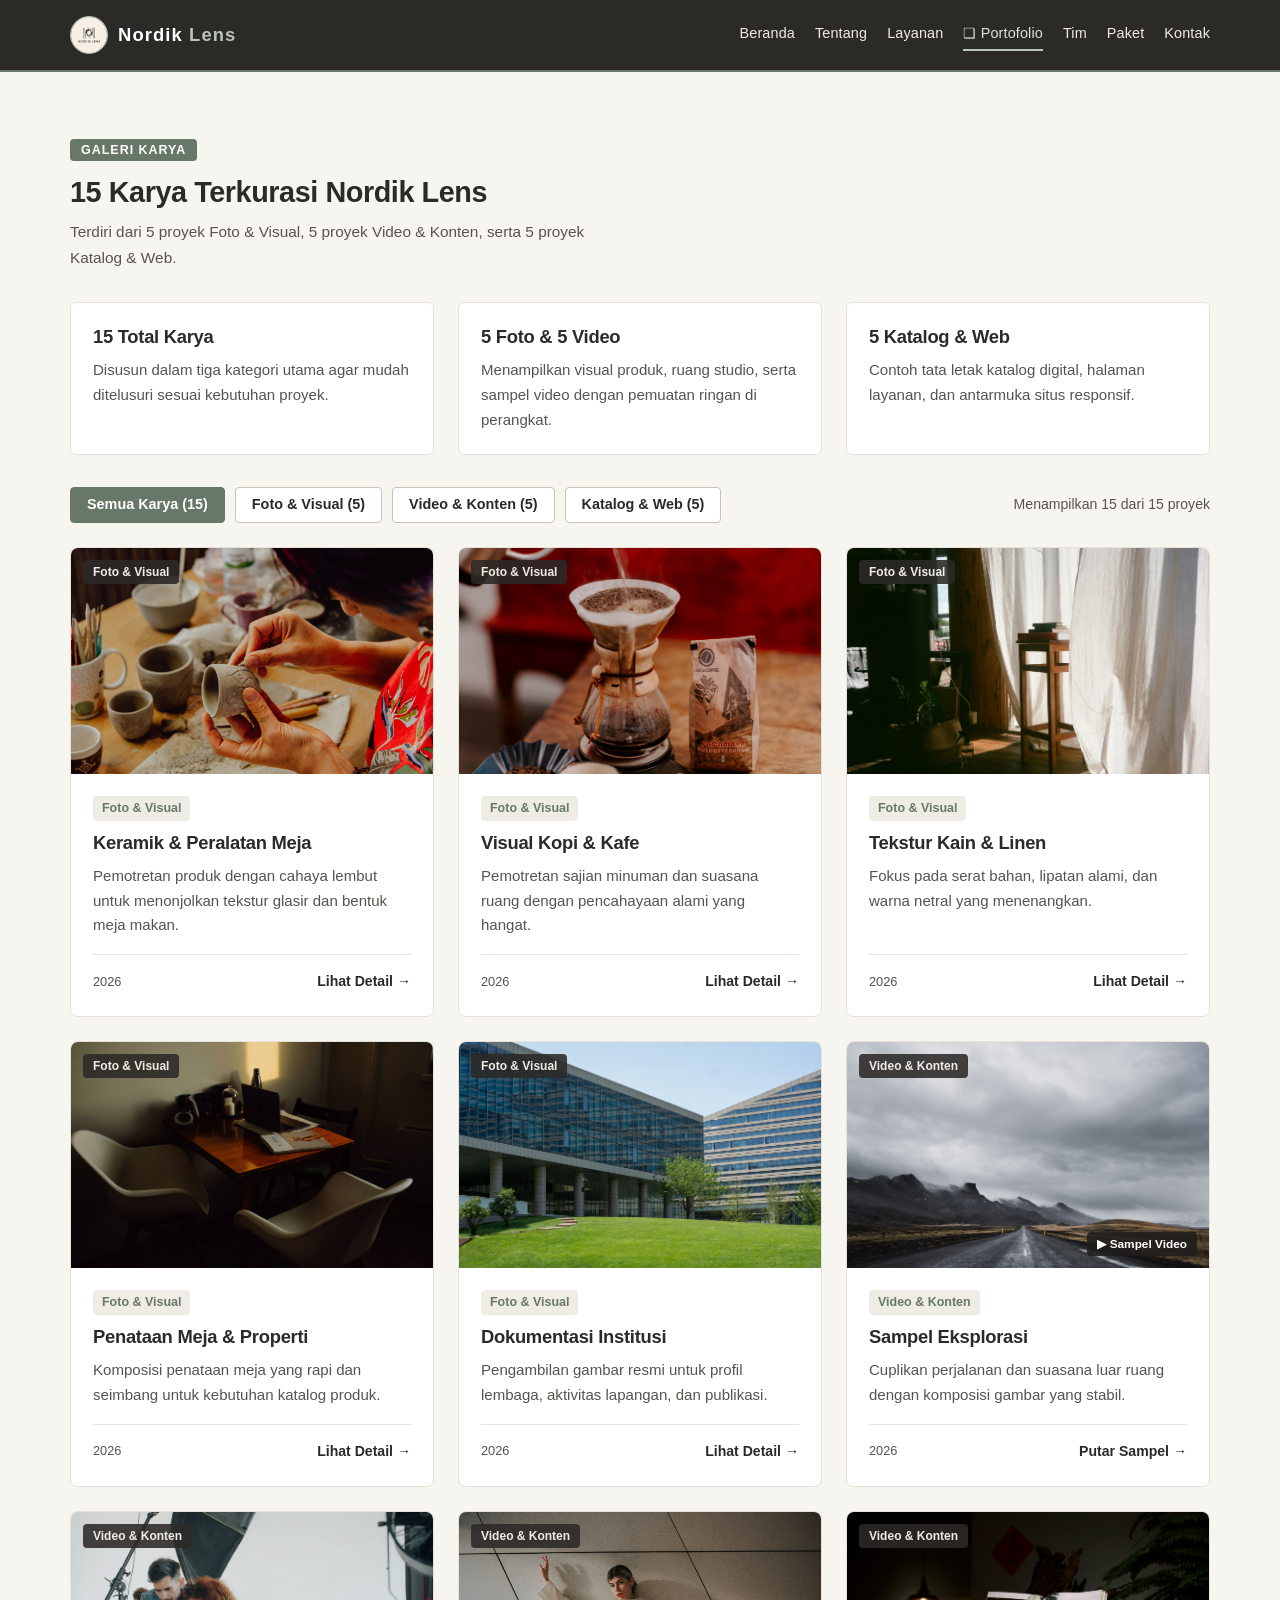
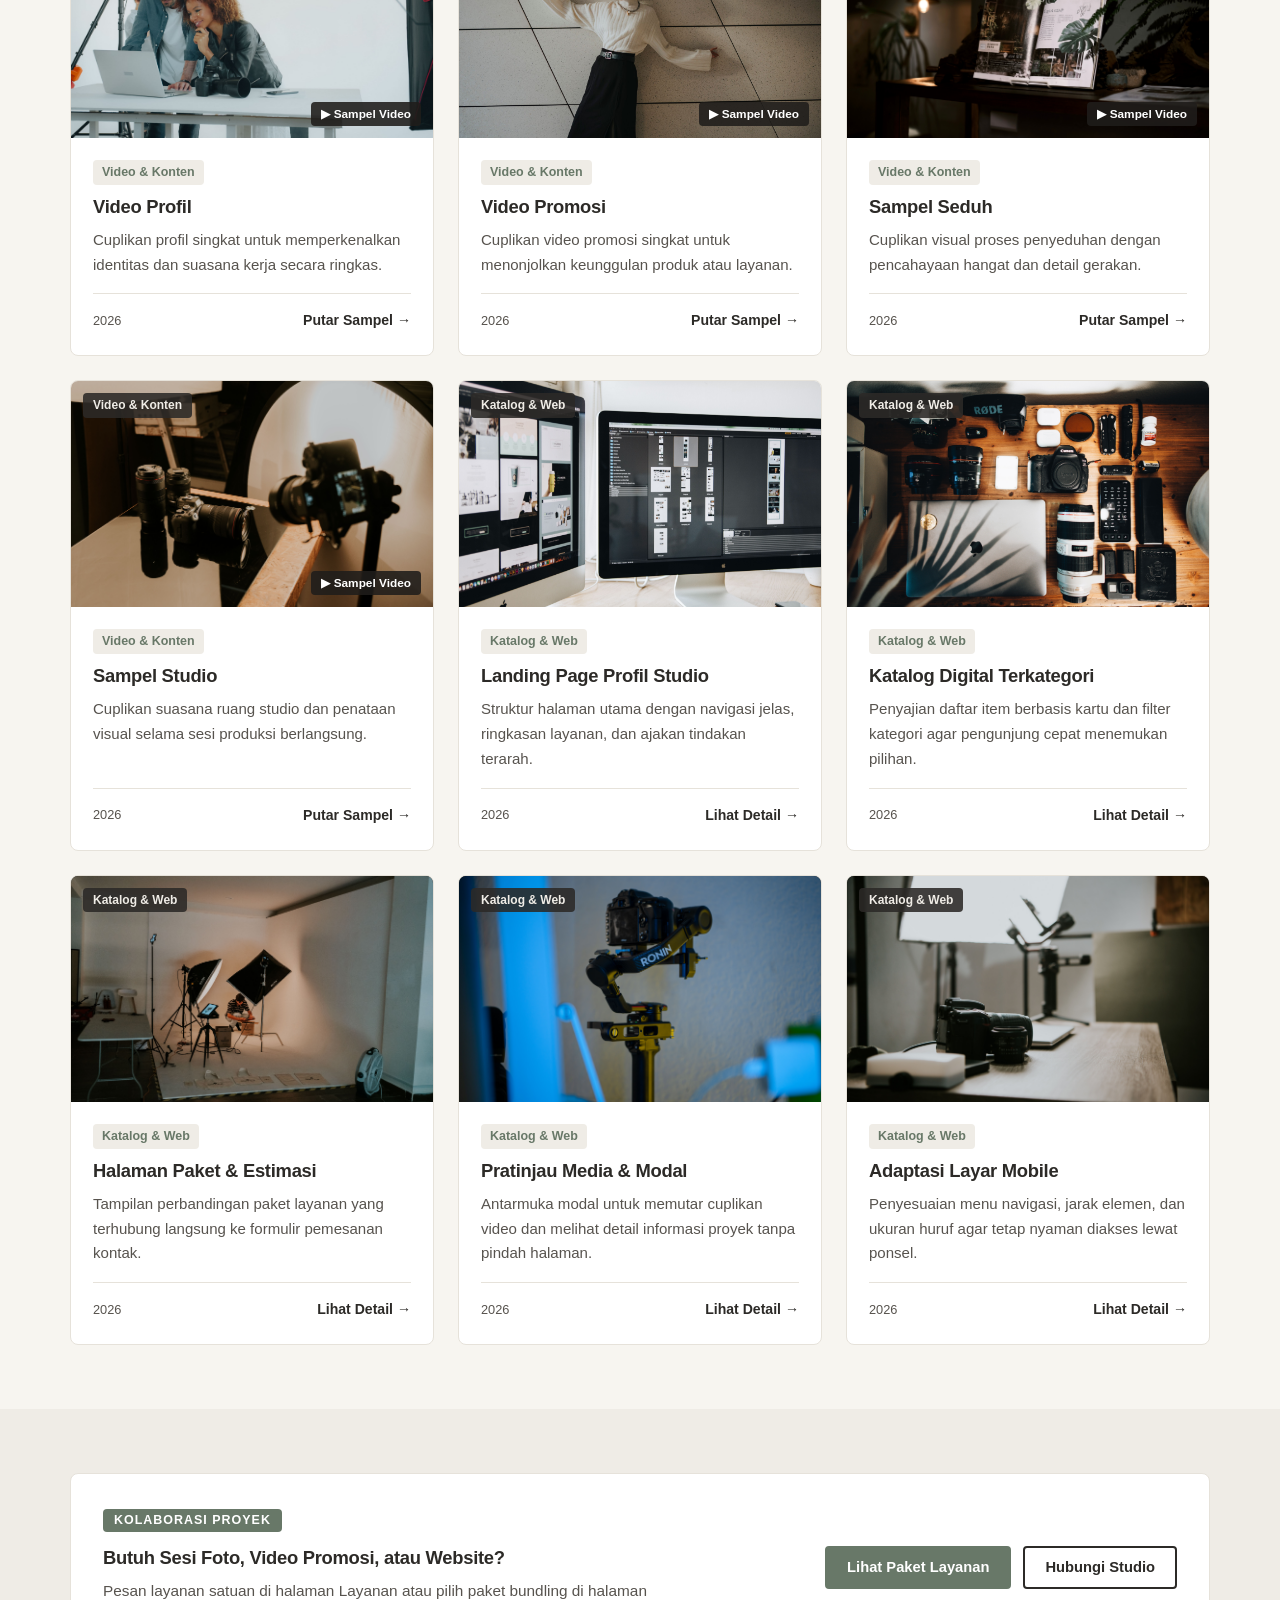
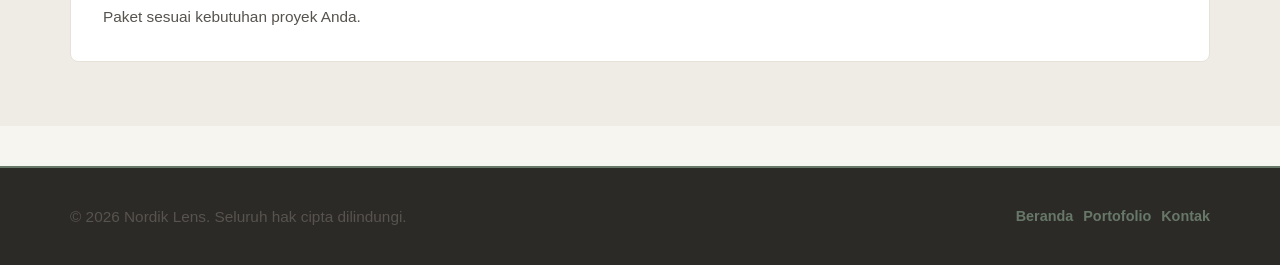
==== commit c65a6649: "Update portofolio.html" ====
--- a/portofolio.html
+++ b/portofolio.html
@@ -284,7 +284,7 @@
                   data-hasil="Sampel Video MP4"
                   data-deskripsi="Sampel video profil dengan alur visual yang tenang dan terstruktur."
                   data-video="assets/img/video/sample_profil.mp4"
-                  data-gambar="assets/img/tentang_studio.jpg"
+                  data-gambar="assets/img/tentang_studio2.jpg"
                 >
                   Putar Sampel &rarr;
                 </button>
@@ -316,7 +316,7 @@
                   data-hasil="Sampel Video MP4"
                   data-deskripsi="Dirancang agar pesan utama mudah ditangkap dalam durasi singkat di berbagai layar."
                   data-video="assets/img/video/sample_promosi.mp4"
-                  data-gambar="assets/img/porto_kampanye.jpg"
+                  data-gambar="assets/img/highlight_karya.jpg"
                 >
                   Putar Sampel &rarr;
                 </button>
@@ -326,7 +326,7 @@
 
           <article class="ghaysan_card ghaysan_porto_item" data-kategori="video">
             <div class="ghaysan_foto_frame ghaysan_porto_thumb">
-              <img src="assets/img/porto_kopi.jpg" alt="Cuplikan Sampel Seduh" loading="lazy" />
+              <img src="assets/img/highlight_karya2.jpg" alt="Cuplikan Sampel Seduh" loading="lazy" />
               <span class="ghaysan_porto_badge_img">Video &amp; Konten</span>
               <span class="ghaysan_porto_durasi">&#9654; Sampel Video</span>
             </div>
@@ -380,7 +380,7 @@
                   data-hasil="Sampel Video MP4"
                   data-deskripsi="Dokumentasi singkat suasana ruang studio dan persiapan pengambilan gambar."
                   data-video="assets/img/video/sample_studio.mp4"
-                  data-gambar="assets/img/highlight_studio.jpg"
+                  data-gambar="assets/img/highlight_studio2.jpg"
                 >
                   Putar Sampel &rarr;
                 </button>
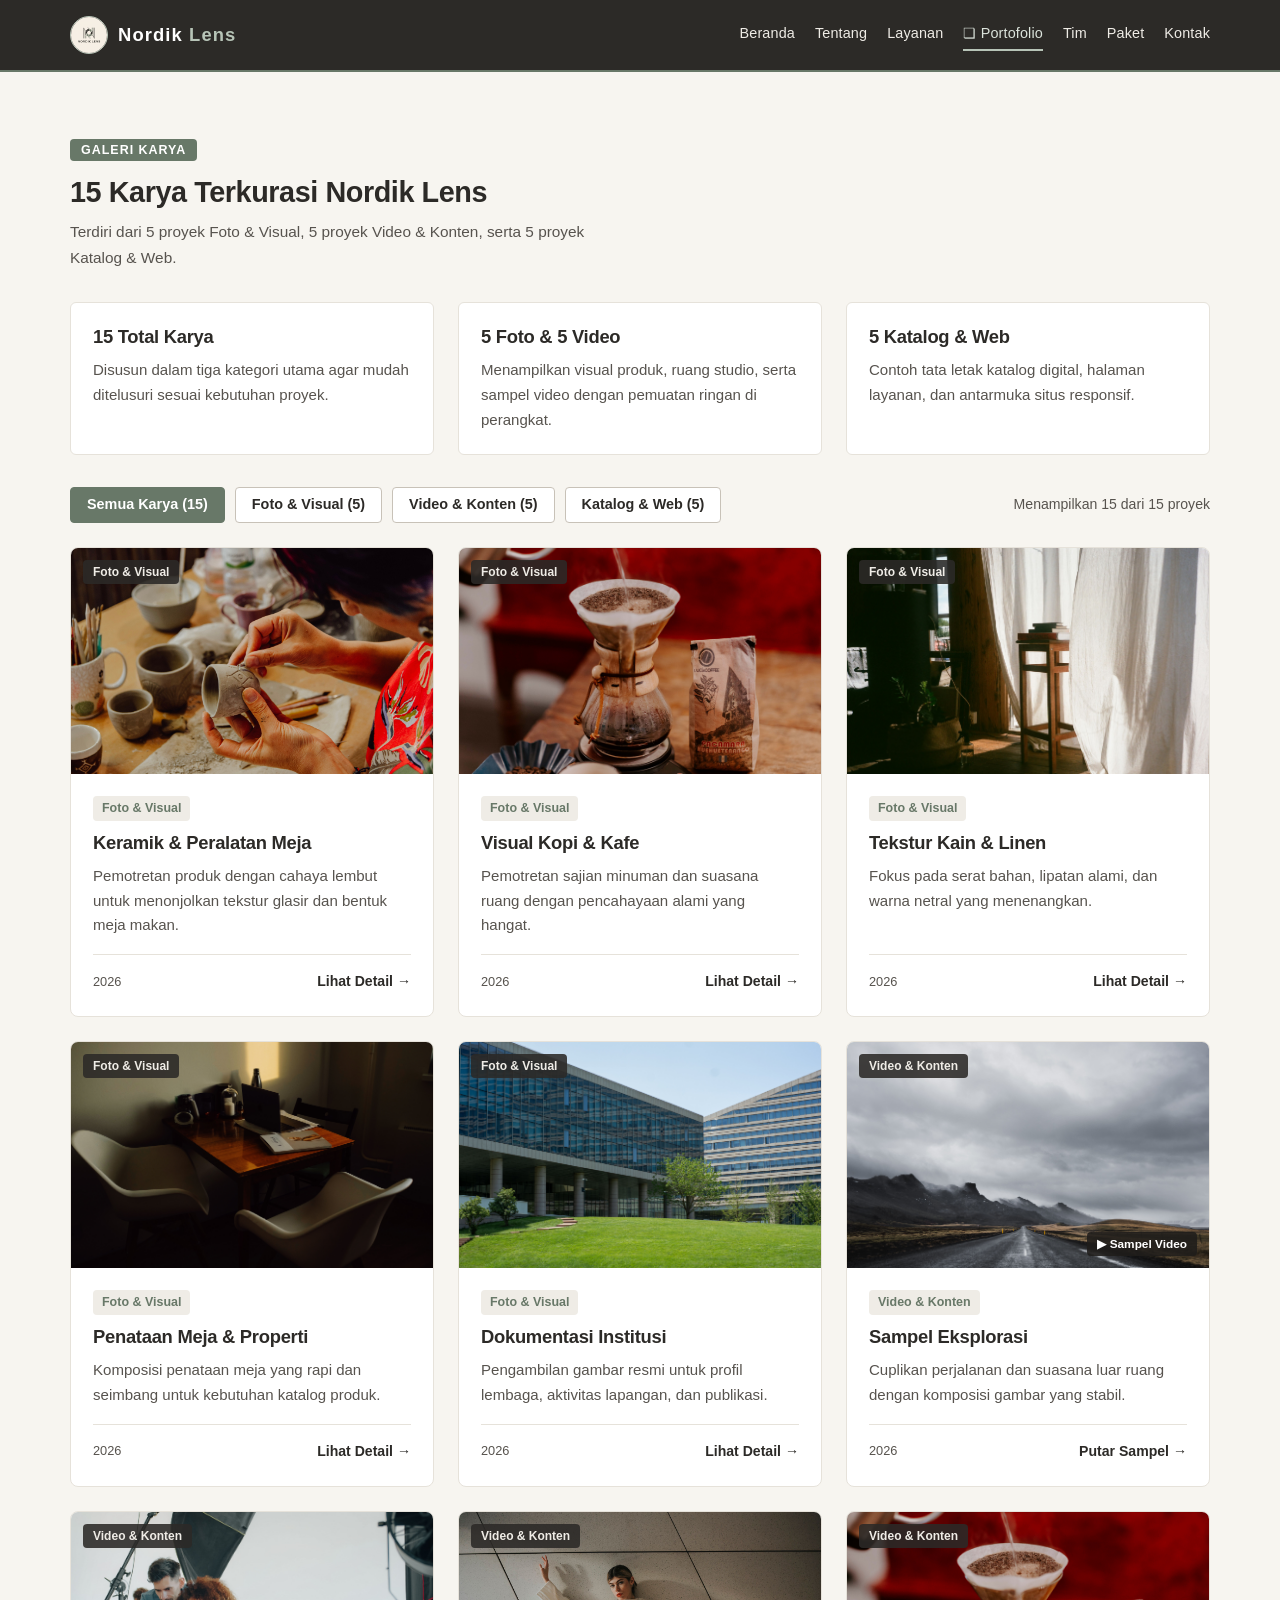
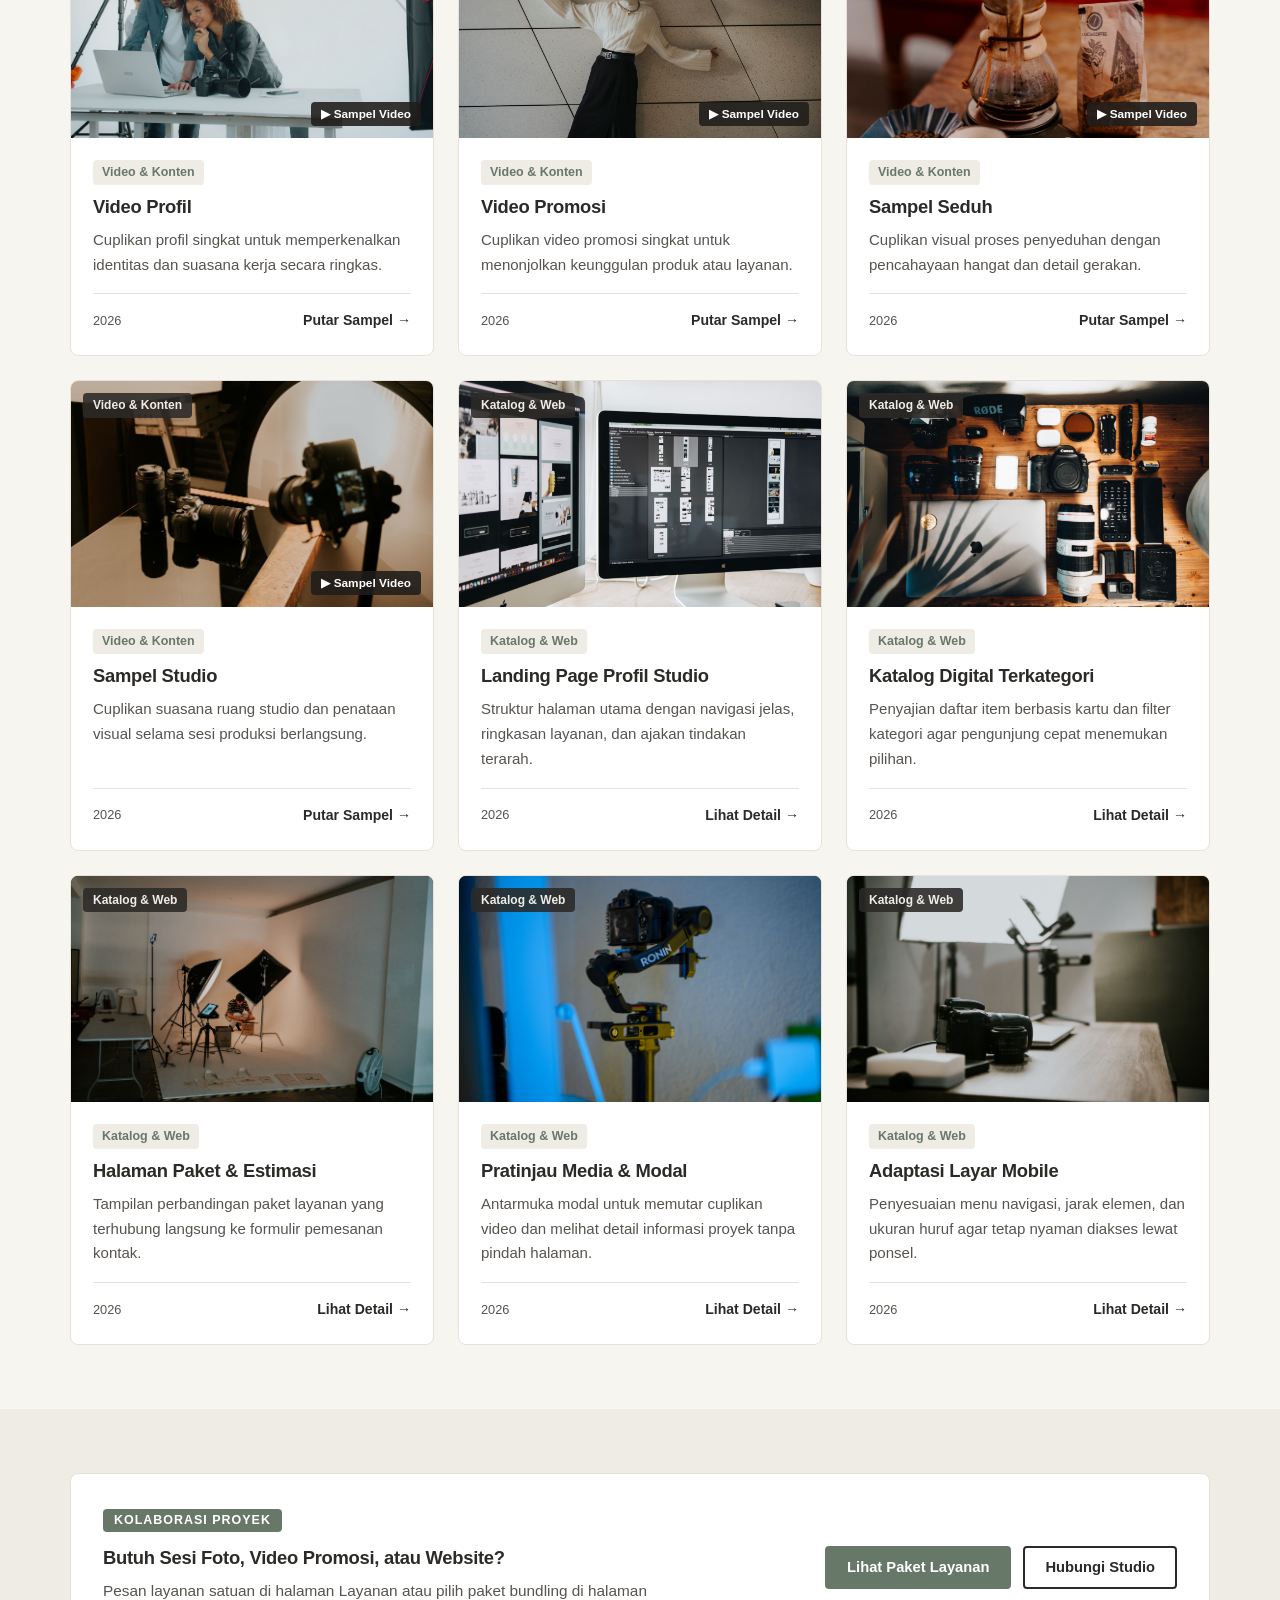
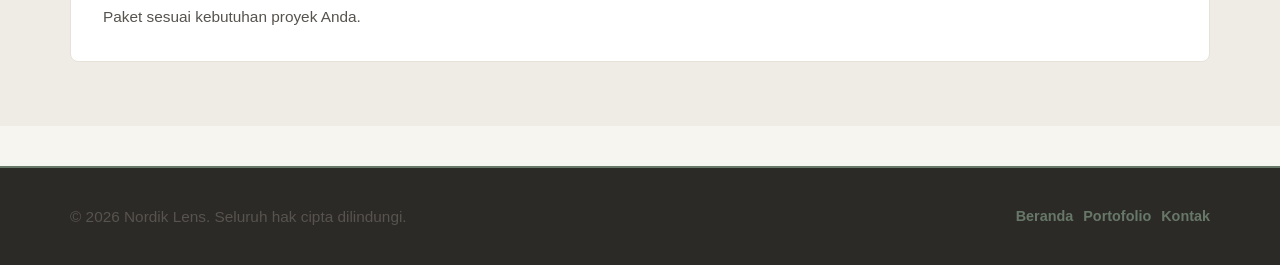
==== commit 20d5e748: "Update portofolio.html" ====
--- a/portofolio.html
+++ b/portofolio.html
@@ -284,7 +284,7 @@
                   data-hasil="Sampel Video MP4"
                   data-deskripsi="Sampel video profil dengan alur visual yang tenang dan terstruktur."
                   data-video="assets/img/video/sample_profil.mp4"
-                  data-gambar="assets/img/tentang_studio2.jpg"
+                  data-gambar="assets/img/tentang_studio.jpg"
                 >
                   Putar Sampel &rarr;
                 </button>
@@ -316,7 +316,7 @@
                   data-hasil="Sampel Video MP4"
                   data-deskripsi="Dirancang agar pesan utama mudah ditangkap dalam durasi singkat di berbagai layar."
                   data-video="assets/img/video/sample_promosi.mp4"
-                  data-gambar="assets/img/highlight_karya.jpg"
+                  data-gambar="assets/img/porto_kampanye.jpg"
                 >
                   Putar Sampel &rarr;
                 </button>
@@ -326,7 +326,7 @@
 
           <article class="ghaysan_card ghaysan_porto_item" data-kategori="video">
             <div class="ghaysan_foto_frame ghaysan_porto_thumb">
-              <img src="assets/img/highlight_karya2.jpg" alt="Cuplikan Sampel Seduh" loading="lazy" />
+              <img src="assets/img/porto_kopi.jpg" alt="Cuplikan Sampel Seduh" loading="lazy" />
               <span class="ghaysan_porto_badge_img">Video &amp; Konten</span>
               <span class="ghaysan_porto_durasi">&#9654; Sampel Video</span>
             </div>
@@ -380,7 +380,7 @@
                   data-hasil="Sampel Video MP4"
                   data-deskripsi="Dokumentasi singkat suasana ruang studio dan persiapan pengambilan gambar."
                   data-video="assets/img/video/sample_studio.mp4"
-                  data-gambar="assets/img/highlight_studio2.jpg"
+                  data-gambar="assets/img/highlight_studio.jpg"
                 >
                   Putar Sampel &rarr;
                 </button>
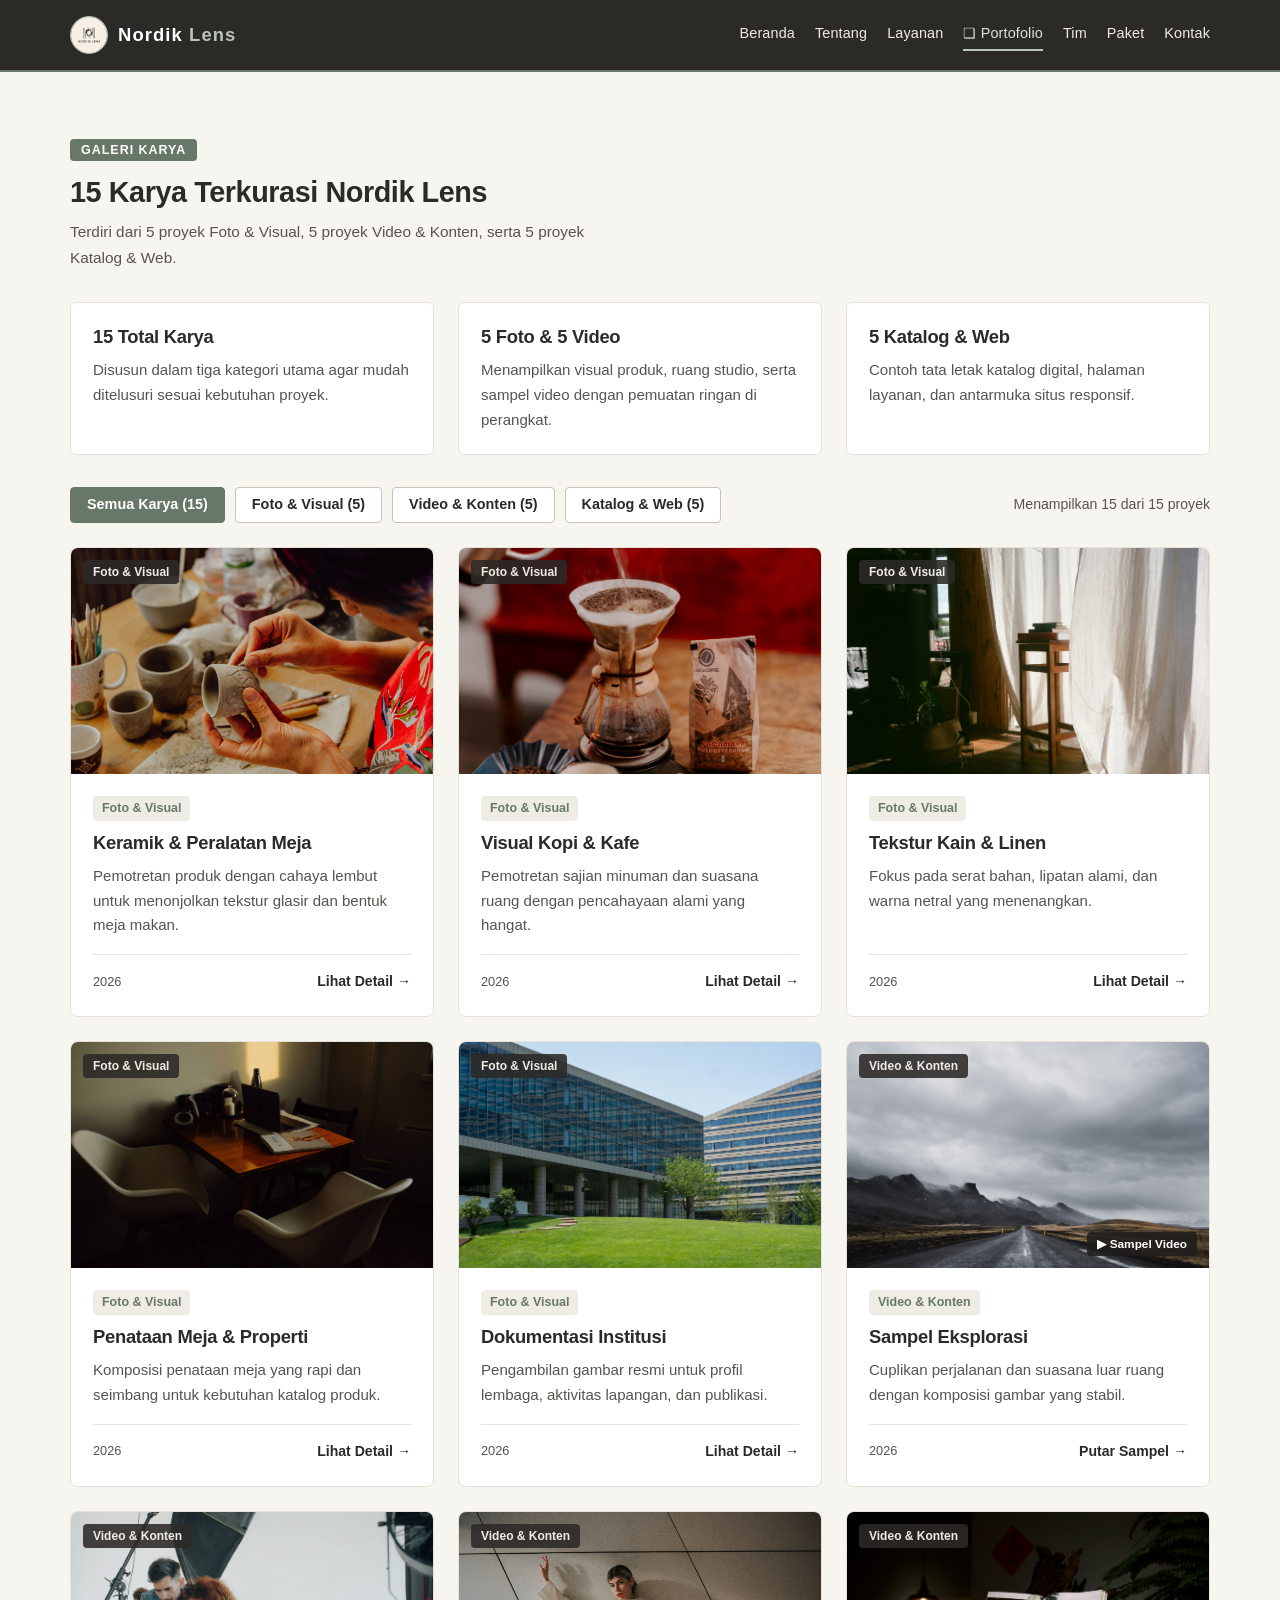
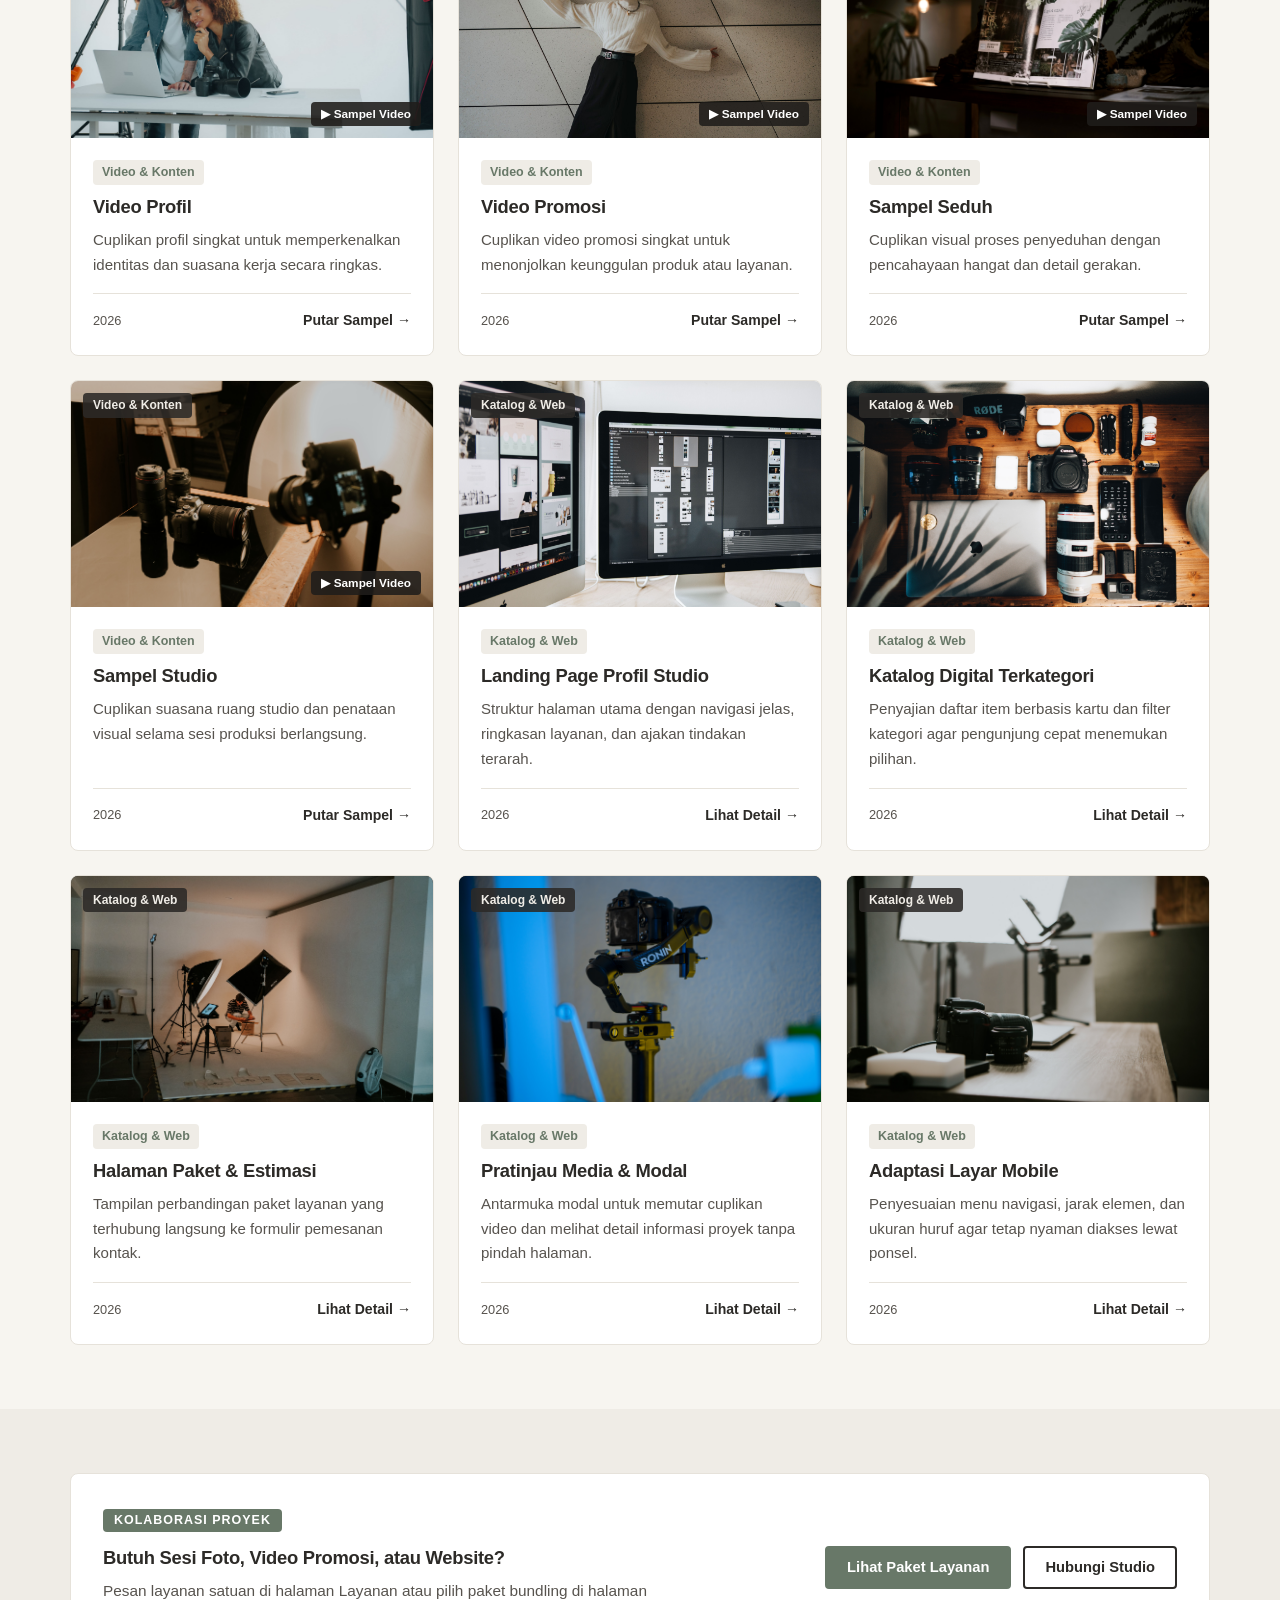
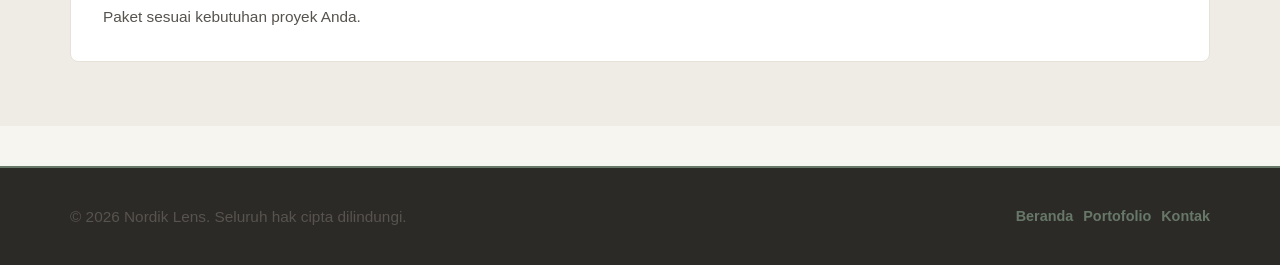
==== commit cc998f8c: "Update portofolio.html" ====
--- a/portofolio.html
+++ b/portofolio.html
@@ -249,7 +249,7 @@
                   data-judul="Sampel Eksplorasi"
                   data-klien="Nordik Lens Studio"
                   data-tahun="2026"
-                  data-hasil="Sampel Video MP4"
+                  data-hasil="Sampel Video"
                   data-deskripsi="Cuplikan visual eksplorasi perjalanan dengan pencahayaan alami dan gerak kamera yang halus."
                   data-video="assets/img/video/sample_eksplorasi.mp4"
                   data-gambar="assets/img/porto_perjalanan.jpg"
@@ -281,10 +281,10 @@
                   data-judul="Video Profil"
                   data-klien="Nordik Lens Studio"
                   data-tahun="2026"
-                  data-hasil="Sampel Video MP4"
+                  data-hasil="Sampel Video"
                   data-deskripsi="Sampel video profil dengan alur visual yang tenang dan terstruktur."
                   data-video="assets/img/video/sample_profil.mp4"
-                  data-gambar="assets/img/tentang_studio.jpg"
+                  data-gambar="assets/img/tentang_studio2.jpg"
                 >
                   Putar Sampel &rarr;
                 </button>
@@ -313,10 +313,10 @@
                   data-judul="Video Promosi"
                   data-klien="Kampanye Promosi"
                   data-tahun="2026"
-                  data-hasil="Sampel Video MP4"
+                  data-hasil="Sampel Video"
                   data-deskripsi="Dirancang agar pesan utama mudah ditangkap dalam durasi singkat di berbagai layar."
                   data-video="assets/img/video/sample_promosi.mp4"
-                  data-gambar="assets/img/porto_kampanye.jpg"
+                  data-gambar="assets/img/highlight_karya.jpg"
                 >
                   Putar Sampel &rarr;
                 </button>
@@ -326,7 +326,7 @@
 
           <article class="ghaysan_card ghaysan_porto_item" data-kategori="video">
             <div class="ghaysan_foto_frame ghaysan_porto_thumb">
-              <img src="assets/img/porto_kopi.jpg" alt="Cuplikan Sampel Seduh" loading="lazy" />
+              <img src="assets/img/highlight_karya2.jpg" alt="Cuplikan Sampel Seduh" loading="lazy" />
               <span class="ghaysan_porto_badge_img">Video &amp; Konten</span>
               <span class="ghaysan_porto_durasi">&#9654; Sampel Video</span>
             </div>
@@ -345,7 +345,7 @@
                   data-judul="Sampel Seduh"
                   data-klien="Katalog Visual Kuliner"
                   data-tahun="2026"
-                  data-hasil="Sampel Video MP4"
+                  data-hasil="Sampel Video"
                   data-deskripsi="Menampilkan detail visual proses penyeduhan secara bersih dan nyaman ditonton."
                   data-video="assets/img/video/sample_seduh.mp4"
                   data-gambar="assets/img/porto_kopi.jpg"
@@ -377,10 +377,10 @@
                   data-judul="Sampel Studio"
                   data-klien="Nordik Lens Studio"
                   data-tahun="2026"
-                  data-hasil="Sampel Video MP4"
+                  data-hasil="Sampel Video"
                   data-deskripsi="Dokumentasi singkat suasana ruang studio dan persiapan pengambilan gambar."
                   data-video="assets/img/video/sample_studio.mp4"
-                  data-gambar="assets/img/highlight_studio.jpg"
+                  data-gambar="assets/img/highlight_studio2.jpg"
                 >
                   Putar Sampel &rarr;
                 </button>
